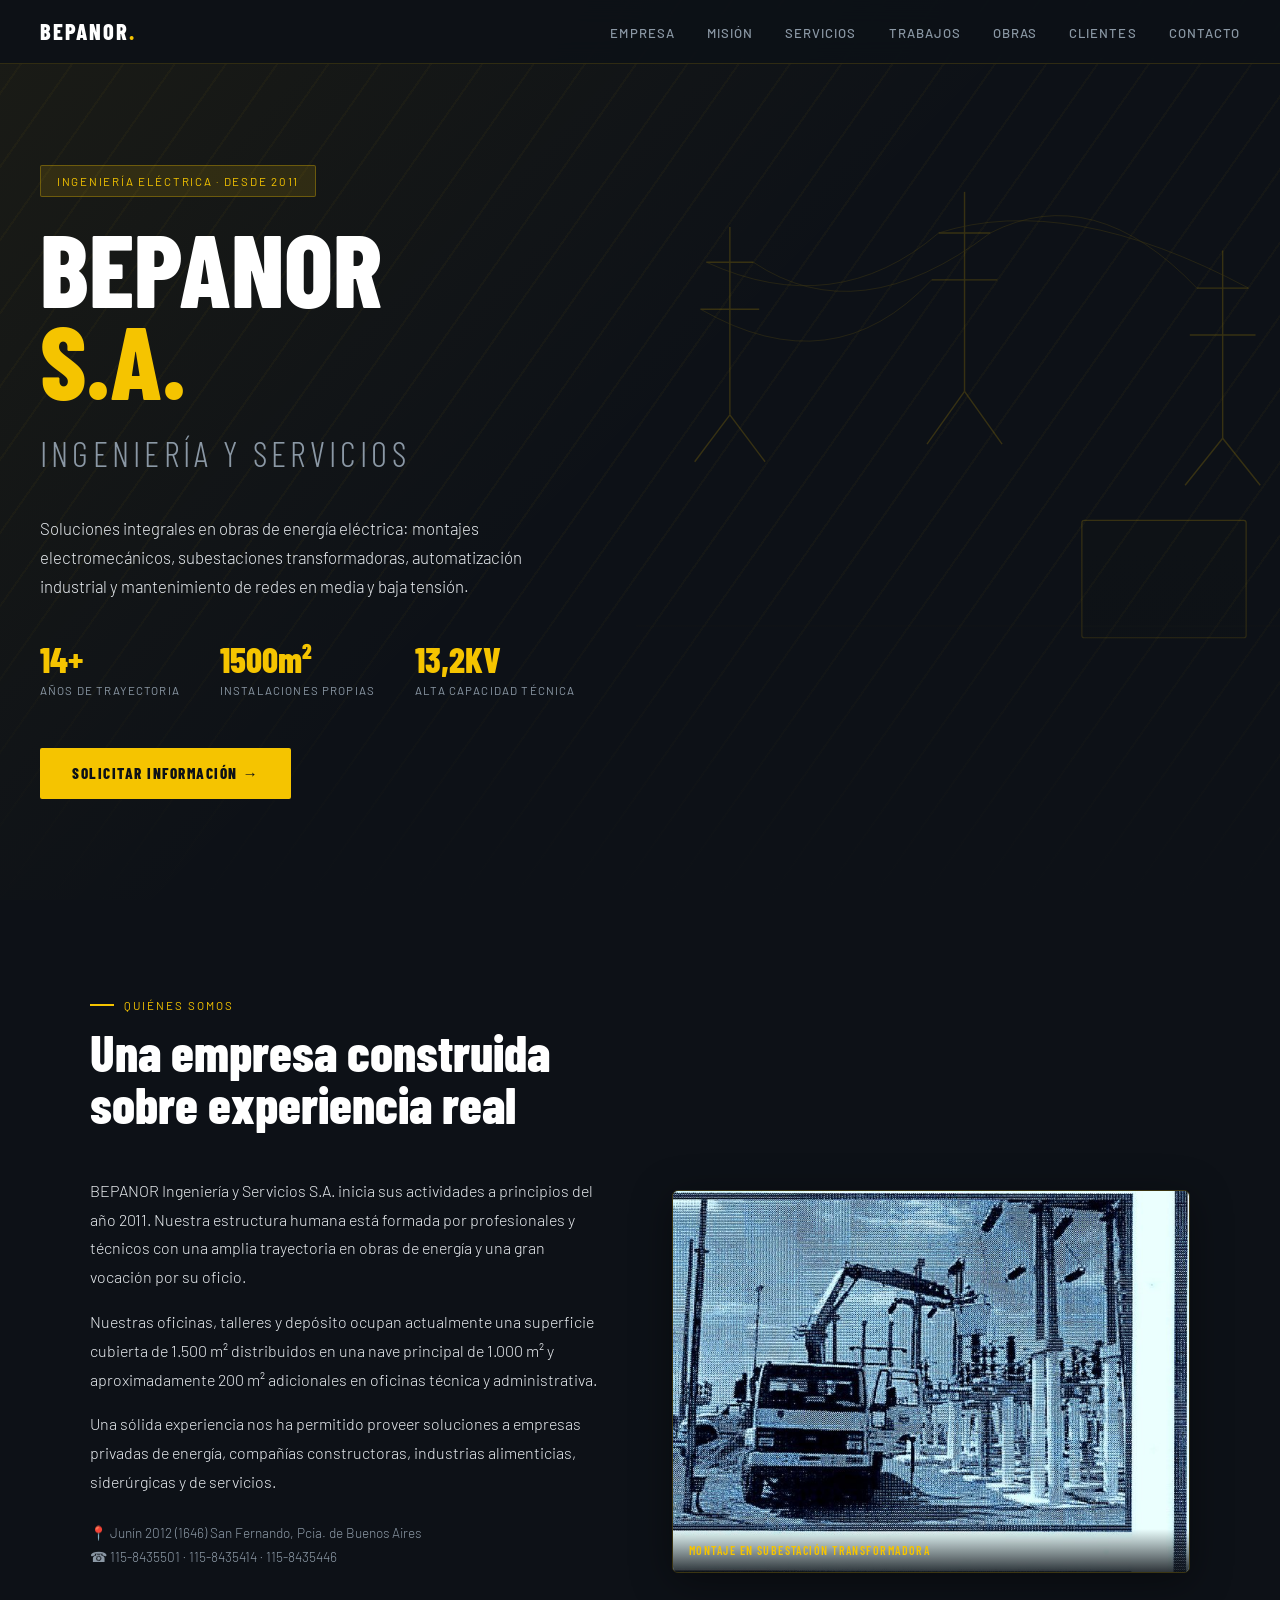
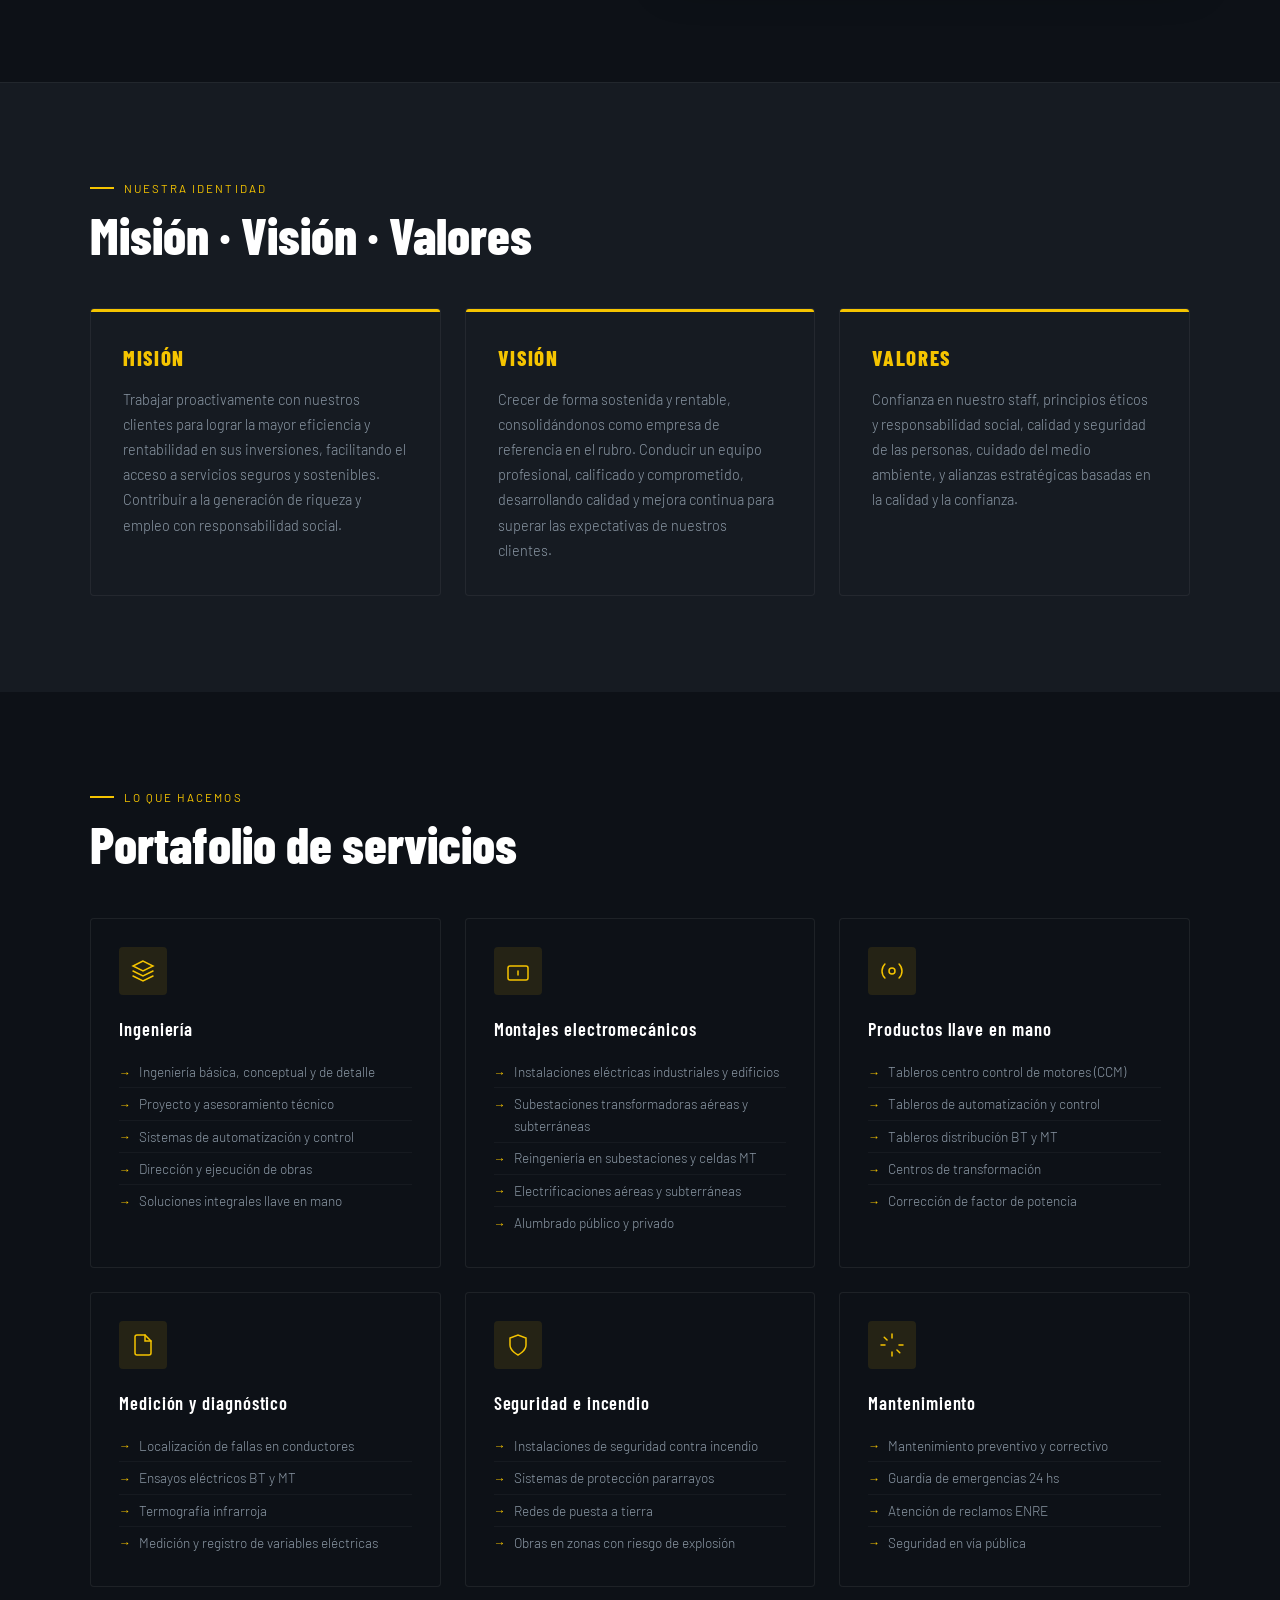
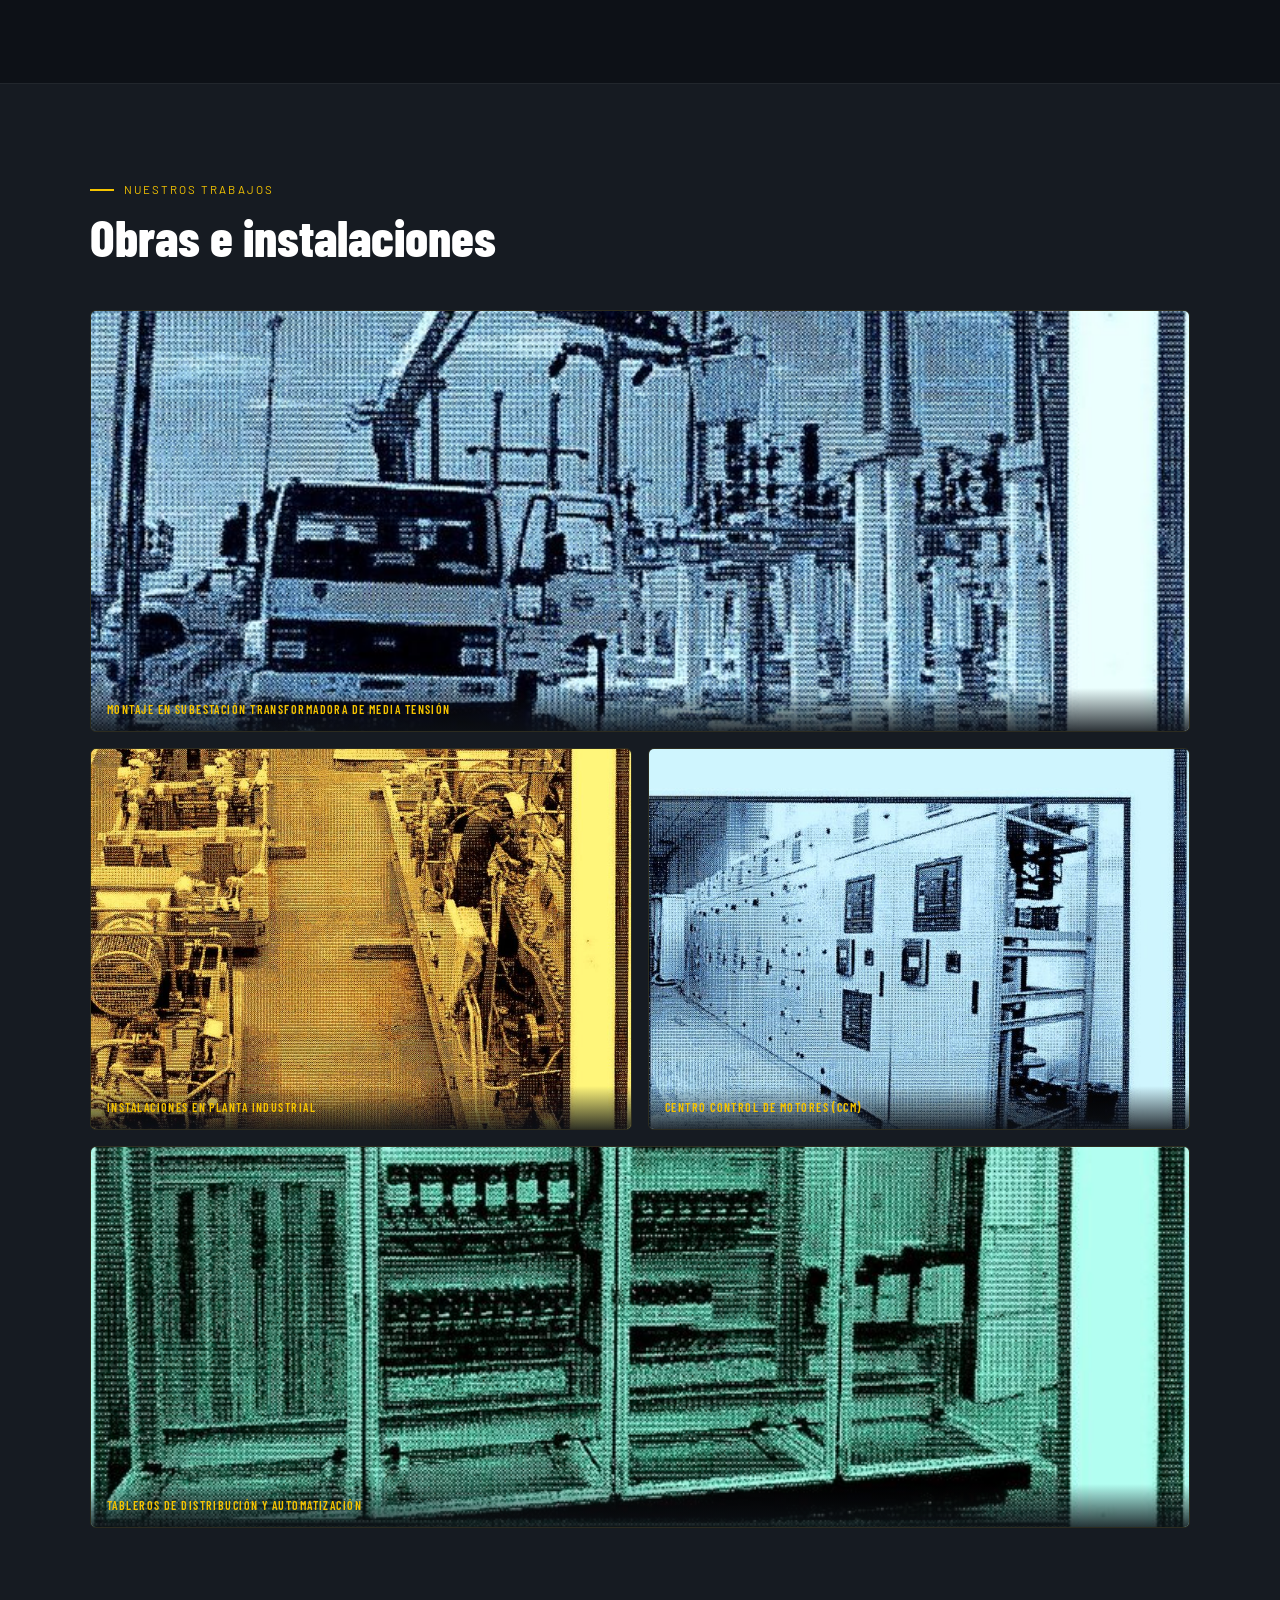
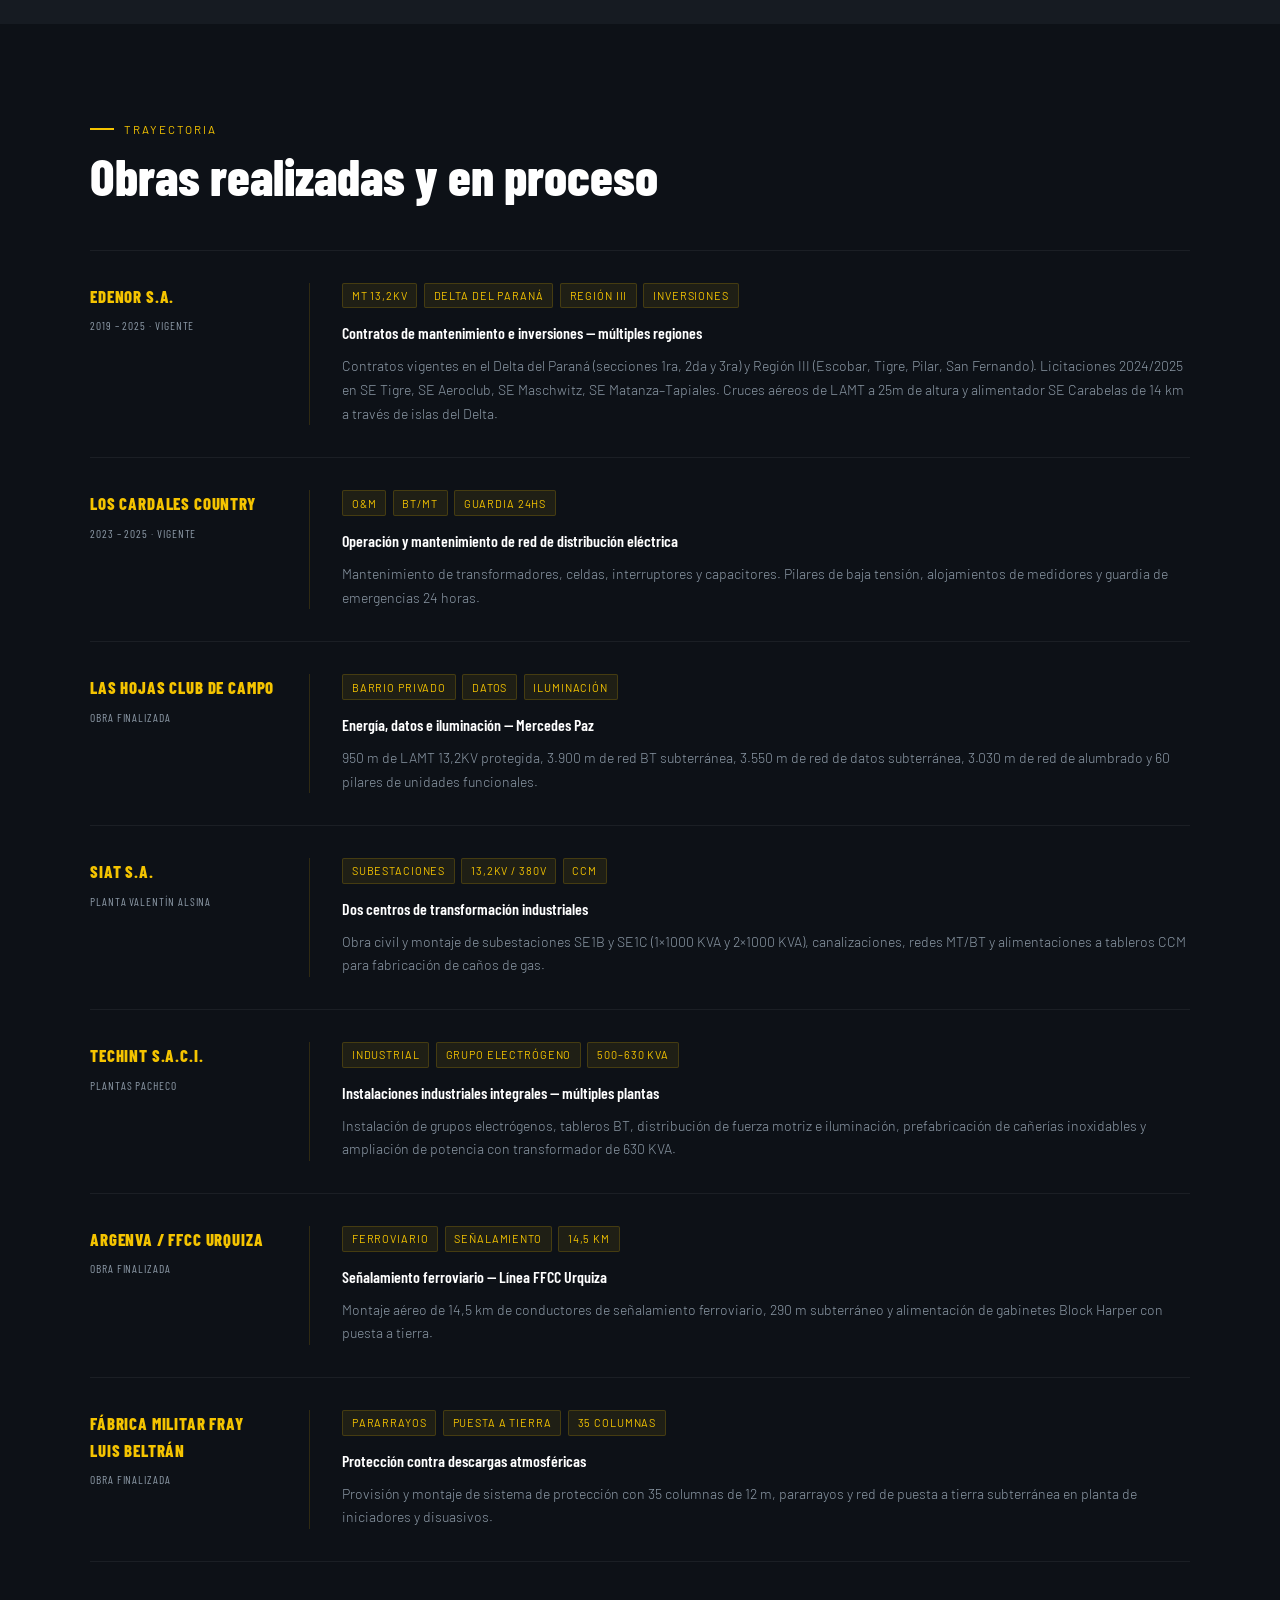
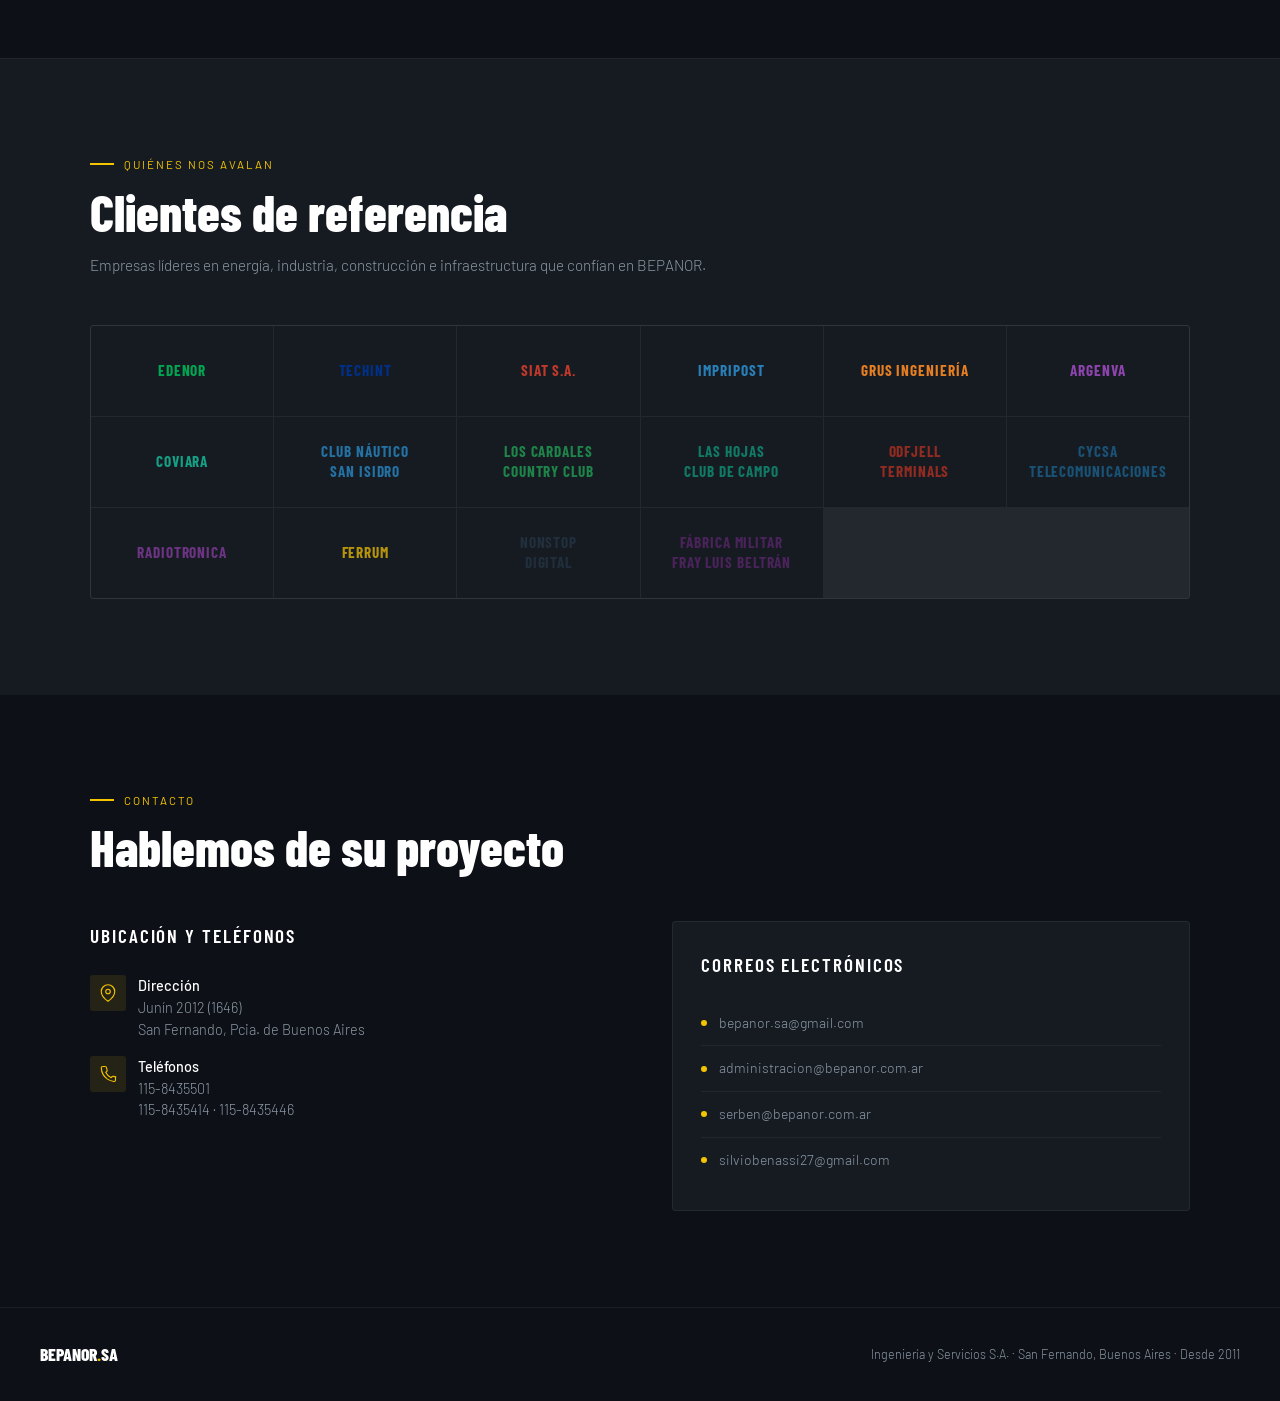
==== index.html @ 5833deb7 "Rename bepanor-website (2).html to index.html" ====
<!DOCTYPE html>
<html lang="es">
<head>
<meta charset="UTF-8">
<meta name="viewport" content="width=device-width, initial-scale=1.0">
<title>BEPANOR S.A. — Ingeniería y Servicios</title>
<link href="https://fonts.googleapis.com/css2?family=Barlow+Condensed:wght@300;600;800&family=Barlow:wght@300;400;500&display=swap" rel="stylesheet">
<style>
  *, *::before, *::after { box-sizing: border-box; margin: 0; padding: 0; }
  :root {
    --yellow: #F5C400; --dark: #0D1117; --dark2: #161B22; --dark3: #1C2333;
    --steel: #8B98A5; --light: #E8ECF0; --white: #FFFFFF;
  }
  body { font-family:'Barlow',sans-serif; background:var(--dark); color:var(--light); line-height:1.6; overflow-x:hidden; }

  /* ── NAV ── */
  nav {
    position:fixed; top:0; left:0; right:0; z-index:100;
    background:rgba(13,17,23,0.95); backdrop-filter:blur(12px);
    border-bottom:1px solid rgba(245,196,0,0.15);
    display:flex; align-items:center; justify-content:space-between;
    padding:0 2.5rem; height:64px;
  }
  .nav-logo { font-family:'Barlow Condensed',sans-serif; font-weight:800; font-size:1.4rem; letter-spacing:0.08em; color:var(--white); }
  .nav-logo span { color:var(--yellow); }
  .nav-links { display:flex; gap:2rem; list-style:none; }
  .nav-links a { color:var(--steel); text-decoration:none; font-size:0.82rem; font-weight:500; letter-spacing:0.08em; text-transform:uppercase; transition:color 0.2s; }
  .nav-links a:hover { color:var(--yellow); }
  .nav-toggle { display:none; flex-direction:column; gap:5px; cursor:pointer; padding:4px; background:none; border:none; }
  .nav-toggle span { display:block; width:22px; height:2px; background:var(--steel); transition:all 0.2s; }
  .nav-toggle:hover span { background:var(--yellow); }

  /* ── HERO ── */
  .hero {
    min-height:100vh; display:flex; align-items:center; position:relative;
    overflow:hidden; padding:8rem 2.5rem 4rem;
  }
  .hero-pattern {
    position:absolute; inset:0;
    background-image:repeating-linear-gradient(-55deg,transparent,transparent 40px,rgba(245,196,0,0.03) 40px,rgba(245,196,0,0.03) 42px);
    z-index:0;
  }
  .hero-bg {
    position:absolute; inset:0;
    background:linear-gradient(135deg,rgba(245,196,0,0.06) 0%,transparent 50%),linear-gradient(to bottom,rgba(13,17,23,0) 60%,var(--dark) 100%);
    z-index:1;
  }
  .hero-deco { position:absolute; right:-60px; top:10%; width:55%; height:80%; z-index:0; opacity:0.18; }
  .hero-content { position:relative; z-index:2; max-width:700px; }
  .hero-badge {
    display:inline-block; background:rgba(245,196,0,0.12); border:1px solid rgba(245,196,0,0.3);
    color:var(--yellow); font-size:0.72rem; letter-spacing:0.15em; text-transform:uppercase;
    padding:0.35rem 1rem; border-radius:2px; margin-bottom:1.5rem;
  }
  .hero h1 { font-family:'Barlow Condensed',sans-serif; font-weight:800; font-size:clamp(3rem,8vw,6.5rem); line-height:0.9; color:var(--white); margin-bottom:0.2em; }
  .hero h1 .accent { color:var(--yellow); }
  .hero-sub { font-family:'Barlow Condensed',sans-serif; font-weight:300; font-size:clamp(1.4rem,3vw,2.2rem); color:var(--steel); letter-spacing:0.12em; text-transform:uppercase; margin-bottom:2rem; }
  .hero-desc { font-size:1.05rem; font-weight:300; color:var(--light); max-width:520px; margin-bottom:2.5rem; line-height:1.75; }
  .hero-stats { display:flex; gap:2.5rem; margin-bottom:3rem; flex-wrap:wrap; }
  .stat-num { font-family:'Barlow Condensed',sans-serif; font-weight:800; font-size:2.2rem; color:var(--yellow); line-height:1; }
  .stat-label { font-size:0.72rem; text-transform:uppercase; letter-spacing:0.1em; color:var(--steel); margin-top:0.25rem; }
  .hero-cta {
    display:inline-flex; align-items:center; gap:0.6rem;
    background:var(--yellow); color:var(--dark); font-family:'Barlow Condensed',sans-serif;
    font-weight:800; font-size:0.95rem; letter-spacing:0.1em; text-transform:uppercase;
    text-decoration:none; padding:0.85rem 2rem; border-radius:2px; transition:background 0.2s,transform 0.15s;
  }
  .hero-cta:hover { background:#FFD933; transform:translateY(-2px); }

  /* ── SECTIONS ── */
  section { padding:6rem 2.5rem; }
  .section-inner { max-width:1100px; margin:0 auto; }
  .section-tag { font-size:0.72rem; text-transform:uppercase; letter-spacing:0.18em; color:var(--yellow); margin-bottom:0.75rem; display:flex; align-items:center; gap:0.6rem; }
  .section-tag::before { content:''; display:inline-block; width:24px; height:2px; background:var(--yellow); }
  .section-title { font-family:'Barlow Condensed',sans-serif; font-weight:800; font-size:clamp(2rem,5vw,3.2rem); color:var(--white); line-height:1; margin-bottom:1rem; }

  /* ── ABOUT ── */
  .about-grid { display:grid; grid-template-columns:1fr 1fr; gap:4rem; align-items:center; margin-top:3rem; }
  .about-text p { font-weight:300; font-size:1rem; color:var(--light); line-height:1.8; margin-bottom:1rem; }
  .photo-frame {
    border-radius:6px; overflow:hidden; position:relative;
    border:1px solid rgba(245,196,0,0.2); box-shadow:0 8px 40px rgba(0,0,0,0.4);
  }
  .photo-frame img { width:100%; display:block; object-fit:cover; }
  .photo-caption {
    position:absolute; bottom:0; left:0; right:0; padding:0.75rem 1rem;
    background:linear-gradient(to top,rgba(13,17,23,0.85),transparent);
    font-family:'Barlow Condensed',sans-serif; font-weight:600; font-size:0.75rem;
    letter-spacing:0.12em; text-transform:uppercase; color:var(--yellow);
  }

  /* ── MVV ── */
  .mvv-grid { display:grid; grid-template-columns:repeat(3,1fr); gap:1.5rem; margin-top:3rem; }
  .mvv-card {
    background:var(--dark2); border:1px solid rgba(255,255,255,0.06);
    border-radius:4px; padding:2rem; position:relative; overflow:hidden;
    transition:border-color 0.2s,transform 0.2s;
  }
  .mvv-card:hover { border-color:rgba(245,196,0,0.3); transform:translateY(-4px); }
  .mvv-card::before { content:''; position:absolute; top:0; left:0; right:0; height:3px; background:var(--yellow); }
  .mvv-card h3 { font-family:'Barlow Condensed',sans-serif; font-weight:800; font-size:1.3rem; color:var(--yellow); letter-spacing:0.08em; text-transform:uppercase; margin-bottom:0.75rem; }
  .mvv-card p { font-weight:300; font-size:0.9rem; color:var(--steel); line-height:1.75; }

  /* ── SERVICES ── */
  .services-grid { display:grid; grid-template-columns:repeat(auto-fit,minmax(280px,1fr)); gap:1.5rem; margin-top:3rem; }
  .service-card { background:var(--dark); border:1px solid rgba(255,255,255,0.07); border-radius:4px; padding:1.75rem; transition:border-color 0.2s; }
  .service-card:hover { border-color:rgba(245,196,0,0.4); }
  .service-icon { width:48px; height:48px; background:rgba(245,196,0,0.1); border-radius:4px; display:flex; align-items:center; justify-content:center; margin-bottom:1.25rem; }
  .service-card h3 { font-family:'Barlow Condensed',sans-serif; font-weight:600; font-size:1.15rem; color:var(--white); letter-spacing:0.05em; margin-bottom:0.75rem; }
  .service-list { list-style:none; }
  .service-list li { font-size:0.85rem; font-weight:300; color:var(--steel); padding:0.3rem 0; border-bottom:1px solid rgba(255,255,255,0.04); display:flex; align-items:flex-start; gap:0.5rem; }
  .service-list li:last-child { border-bottom:none; }
  .service-list li::before { content:'→'; color:var(--yellow); font-size:0.75rem; margin-top:0.1rem; flex-shrink:0; }

  /* ── GALLERY ── */
  .gallery { display:grid; grid-template-columns:1fr 1fr; gap:1rem; margin-top:3rem; }
  .gallery-wide { grid-column:1/-1; }
  .gallery-item { position:relative; border-radius:6px; overflow:hidden; border:1px solid rgba(245,196,0,0.1); }
  .gallery-item img { width:100%; display:block; object-fit:cover; transition:transform 0.5s; }
  .gallery-item:hover img { transform:scale(1.03); }
  .gallery-item .photo-caption { position:absolute; bottom:0; left:0; right:0; padding:0.75rem 1rem; background:linear-gradient(to top,rgba(13,17,23,0.85),transparent); font-family:'Barlow Condensed',sans-serif; font-weight:600; font-size:0.75rem; letter-spacing:0.12em; text-transform:uppercase; color:var(--yellow); }

  /* ── PROJECTS ── */
  .projects-list { margin-top:3rem; display:flex; flex-direction:column; }
  .project-item { display:grid; grid-template-columns:220px 1fr; gap:2rem; padding:2rem 0; border-bottom:1px solid rgba(255,255,255,0.06); }
  .project-item:first-child { border-top:1px solid rgba(255,255,255,0.06); }
  .project-client { font-family:'Barlow Condensed',sans-serif; font-weight:800; font-size:1.05rem; color:var(--yellow); letter-spacing:0.05em; text-transform:uppercase; padding-right:2rem; border-right:1px solid rgba(245,196,0,0.15); }
  .project-period { font-size:0.72rem; color:var(--steel); font-weight:400; letter-spacing:0.08em; margin-top:0.4rem; text-transform:uppercase; }
  .project-detail h4 { font-family:'Barlow Condensed',sans-serif; font-weight:600; font-size:1rem; color:var(--white); margin-bottom:0.5rem; }
  .project-tags { display:flex; flex-wrap:wrap; gap:0.4rem; margin-bottom:0.75rem; }
  .tag { background:rgba(245,196,0,0.08); border:1px solid rgba(245,196,0,0.18); color:var(--yellow); font-size:0.68rem; letter-spacing:0.08em; text-transform:uppercase; padding:0.2rem 0.55rem; border-radius:2px; }
  .project-desc { font-size:0.875rem; font-weight:300; color:var(--steel); line-height:1.7; }

  /* ── CLIENTS ── */
  .clients-grid { display:grid; grid-template-columns:repeat(auto-fill,minmax(180px,1fr)); gap:1px; background:rgba(255,255,255,0.06); border:1px solid rgba(255,255,255,0.06); margin-top:3rem; border-radius:4px; overflow:hidden; }
  .client-cell {
    background:var(--dark2); display:flex; align-items:center; justify-content:center;
    padding:1.5rem 1.25rem; min-height:90px; transition:background 0.2s; cursor:default;
  }
  .client-cell:hover { background:var(--dark3); }
  .client-cell img { max-width:130px; max-height:52px; object-fit:contain; filter:grayscale(100%) brightness(1.8); transition:filter 0.25s; }
  .client-cell:hover img { filter:grayscale(0%) brightness(1); }
  .client-name { font-family:'Barlow Condensed',sans-serif; font-weight:700; font-size:0.95rem; letter-spacing:0.06em; text-align:center; text-transform:uppercase; line-height:1.3; }

  /* ── CONTACT ── */
  .contact-grid { display:grid; grid-template-columns:1fr 1fr; gap:4rem; margin-top:3rem; align-items:start; }
  .contact-info h3 { font-family:'Barlow Condensed',sans-serif; font-weight:600; font-size:1.2rem; color:var(--white); margin-bottom:1.5rem; text-transform:uppercase; letter-spacing:0.1em; }
  .contact-item { display:flex; align-items:flex-start; gap:0.75rem; margin-bottom:1rem; }
  .contact-icon { width:36px; height:36px; background:rgba(245,196,0,0.1); border-radius:3px; display:flex; align-items:center; justify-content:center; flex-shrink:0; }
  .contact-text { font-size:0.9rem; font-weight:300; color:var(--steel); line-height:1.5; }
  .contact-text strong { color:var(--white); font-weight:500; display:block; }
  .contact-emails { background:var(--dark2); border:1px solid rgba(255,255,255,0.06); border-radius:4px; padding:1.75rem; }
  .contact-emails h3 { font-family:'Barlow Condensed',sans-serif; font-weight:600; font-size:1.2rem; color:var(--white); text-transform:uppercase; letter-spacing:0.1em; margin-bottom:1.25rem; }
  .email-row { display:flex; align-items:center; gap:0.75rem; padding:0.7rem 0; border-bottom:1px solid rgba(255,255,255,0.05); }
  .email-row:last-child { border-bottom:none; }
  .email-dot { width:6px; height:6px; border-radius:50%; background:var(--yellow); flex-shrink:0; }
  .email-link { font-size:0.875rem; font-weight:300; color:var(--steel); text-decoration:none; transition:color 0.2s; word-break:break-all; }
  .email-link:hover { color:var(--yellow); }

  footer { background:var(--dark); border-top:1px solid rgba(255,255,255,0.06); padding:2rem 2.5rem; display:flex; align-items:center; justify-content:space-between; }
  .footer-logo { font-family:'Barlow Condensed',sans-serif; font-weight:800; font-size:1.1rem; color:var(--white); }
  .footer-logo span { color:var(--yellow); }
  .footer-text { font-size:0.78rem; color:var(--steel); font-weight:300; }

  @media(max-width:768px){
    .nav-links { display:none; flex-direction:column; gap:0; position:fixed; top:64px; left:0; right:0; background:rgba(13,17,23,0.98); border-bottom:1px solid rgba(245,196,0,0.15); padding:1rem 0; }
    .nav-links.open { display:flex; }
    .nav-links li a { display:block; padding:0.75rem 2.5rem; }
    .nav-toggle { display:flex; }
    .about-grid,.mvv-grid,.contact-grid { grid-template-columns:1fr; }
    .project-item { grid-template-columns:1fr; }
    .project-client { border-right:none; padding-right:0; border-bottom:1px solid rgba(245,196,0,0.15); padding-bottom:0.75rem; margin-bottom:0.75rem; }
    section { padding:4rem 1.25rem; }
    nav { padding:0 1.25rem; }
    .gallery { grid-template-columns:1fr; }
    .gallery-wide { grid-column:auto; }
  }
</style>
</head>
<body>

<nav>
  <div class="nav-logo">BEPANOR<span>.</span></div>
  <ul class="nav-links" id="navLinks">
    <li><a href="#about" onclick="closeNav()">Empresa</a></li>
    <li><a href="#mision" onclick="closeNav()">Misión</a></li>
    <li><a href="#services" onclick="closeNav()">Servicios</a></li>
    <li><a href="#gallery" onclick="closeNav()">Trabajos</a></li>
    <li><a href="#projects" onclick="closeNav()">Obras</a></li>
    <li><a href="#clients" onclick="closeNav()">Clientes</a></li>
    <li><a href="#contact" onclick="closeNav()">Contacto</a></li>
  </ul>
  <button class="nav-toggle" id="navToggle" aria-label="Menú" onclick="toggleNav()">
    <span></span><span></span><span></span>
  </button>
</nav>

<!-- HERO -->
<section class="hero">
  <div class="hero-pattern"></div>
  <div class="hero-bg"></div>
  <svg class="hero-deco" viewBox="0 0 600 500" fill="none" xmlns="http://www.w3.org/2000/svg">
    <g stroke="#F5C400" stroke-width="1.2">
      <line x1="80" y1="60" x2="80" y2="220"/><line x1="60" y1="90" x2="100" y2="90"/><line x1="55" y1="130" x2="105" y2="130"/>
      <line x1="80" y1="220" x2="50" y2="260"/><line x1="80" y1="220" x2="110" y2="260"/>
      <line x1="280" y1="30" x2="280" y2="200"/><line x1="258" y1="65" x2="302" y2="65"/><line x1="252" y1="105" x2="308" y2="105"/>
      <line x1="280" y1="200" x2="248" y2="245"/><line x1="280" y1="200" x2="312" y2="245"/>
      <line x1="500" y1="80" x2="500" y2="240"/><line x1="478" y1="112" x2="522" y2="112"/><line x1="472" y1="152" x2="528" y2="152"/>
      <line x1="500" y1="240" x2="468" y2="280"/><line x1="500" y1="240" x2="532" y2="280"/>
      <path d="M 60 90 Q 170 140 258 65" stroke-width="0.8" opacity="0.6"/>
      <path d="M 100 90 Q 190 150 302 65" stroke-width="0.8" opacity="0.6"/>
      <path d="M 55 130 Q 168 195 252 105" stroke-width="0.8" opacity="0.6"/>
      <path d="M 302 65 Q 390 20 478 112" stroke-width="0.8" opacity="0.6"/>
      <path d="M 258 65 Q 368 30 522 112" stroke-width="0.8" opacity="0.6"/>
    </g>
    <rect x="380" y="310" width="140" height="100" rx="2" stroke="#F5C400" stroke-width="1" fill="rgba(245,196,0,0.04)"/>
    <line x1="0" y1="400" x2="600" y2="400" stroke="#F5C400" stroke-width="0.3" opacity="0.3"/>
  </svg>
  <div class="hero-content">
    <div class="hero-badge">Ingeniería Eléctrica · Desde 2011</div>
    <h1>BEPANOR<br><span class="accent">S.A.</span></h1>
    <p class="hero-sub">Ingeniería y Servicios</p>
    <p class="hero-desc">Soluciones integrales en obras de energía eléctrica: montajes electromecánicos, subestaciones transformadoras, automatización industrial y mantenimiento de redes en media y baja tensión.</p>
    <div class="hero-stats">
      <div class="stat-item"><div class="stat-num">14+</div><div class="stat-label">Años de trayectoria</div></div>
      <div class="stat-item"><div class="stat-num">1500m²</div><div class="stat-label">Instalaciones propias</div></div>
      <div class="stat-item"><div class="stat-num">13,2KV</div><div class="stat-label">Alta capacidad técnica</div></div>
    </div>
    <a href="#contact" class="hero-cta">Solicitar información →</a>
  </div>
</section>

<!-- ABOUT -->
<section id="about">
  <div class="section-inner">
    <div class="section-tag">Quiénes somos</div>
    <h2 class="section-title">Una empresa construida<br>sobre experiencia real</h2>
    <div class="about-grid">
      <div class="about-text">
        <p>BEPANOR Ingeniería y Servicios S.A. inicia sus actividades a principios del año 2011. Nuestra estructura humana está formada por profesionales y técnicos con una amplia trayectoria en obras de energía y una gran vocación por su oficio.</p>
        <p>Nuestras oficinas, talleres y depósito ocupan actualmente una superficie cubierta de 1.500 m² distribuidos en una nave principal de 1.000 m² y aproximadamente 200 m² adicionales en oficinas técnica y administrativa.</p>
        <p>Una sólida experiencia nos ha permitido proveer soluciones a empresas privadas de energía, compañías constructoras, industrias alimenticias, siderúrgicas y de servicios.</p>
        <p style="margin-top:1.5rem;font-size:0.85rem;color:#8B98A5;">
          📍 Junín 2012 (1646) San Fernando, Pcia. de Buenos Aires<br>
          ☎ 115-8435501 · 115-8435414 · 115-8435446
        </p>
      </div>
      <div class="photo-frame">
        <img src="[data-uri]" alt="Subestación eléctrica BEPANOR">
        <div class="photo-caption">Montaje en subestación transformadora</div>
      </div>
    </div>
  </div>
</section>

<!-- MISSION -->
<section id="mision" style="background:var(--dark2);border-top:1px solid rgba(255,255,255,0.05);">
  <div class="section-inner">
    <div class="section-tag">Nuestra identidad</div>
    <h2 class="section-title">Misión · Visión · Valores</h2>
    <div class="mvv-grid">
      <div class="mvv-card">
        <h3>Misión</h3>
        <p>Trabajar proactivamente con nuestros clientes para lograr la mayor eficiencia y rentabilidad en sus inversiones, facilitando el acceso a servicios seguros y sostenibles. Contribuir a la generación de riqueza y empleo con responsabilidad social.</p>
      </div>
      <div class="mvv-card">
        <h3>Visión</h3>
        <p>Crecer de forma sostenida y rentable, consolidándonos como empresa de referencia en el rubro. Conducir un equipo profesional, calificado y comprometido, desarrollando calidad y mejora continua para superar las expectativas de nuestros clientes.</p>
      </div>
      <div class="mvv-card">
        <h3>Valores</h3>
        <p>Confianza en nuestro staff, principios éticos y responsabilidad social, calidad y seguridad de las personas, cuidado del medio ambiente, y alianzas estratégicas basadas en la calidad y la confianza.</p>
      </div>
    </div>
  </div>
</section>

<!-- SERVICES -->
<section id="services">
  <div class="section-inner">
    <div class="section-tag">Lo que hacemos</div>
    <h2 class="section-title">Portafolio de servicios</h2>
    <div class="services-grid">
      <div class="service-card">
        <div class="service-icon"><svg width="24" height="24" viewBox="0 0 24 24" fill="none" stroke="#F5C400" stroke-width="1.5" stroke-linecap="round"><path d="M12 2L2 7l10 5 10-5-10-5z"/><path d="M2 17l10 5 10-5"/><path d="M2 12l10 5 10-5"/></svg></div>
        <h3>Ingeniería</h3>
        <ul class="service-list">
          <li>Ingeniería básica, conceptual y de detalle</li>
          <li>Proyecto y asesoramiento técnico</li>
          <li>Sistemas de automatización y control</li>
          <li>Dirección y ejecución de obras</li>
          <li>Soluciones integrales llave en mano</li>
        </ul>
      </div>
      <div class="service-card">
        <div class="service-icon"><svg width="24" height="24" viewBox="0 0 24 24" fill="none" stroke="#F5C400" stroke-width="1.5" stroke-linecap="round"><rect x="2" y="7" width="20" height="14" rx="2"/><line x1="12" y1="12" x2="12" y2="16"/></svg></div>
        <h3>Montajes electromecánicos</h3>
        <ul class="service-list">
          <li>Instalaciones eléctricas industriales y edificios</li>
          <li>Subestaciones transformadoras aéreas y subterráneas</li>
          <li>Reingeniería en subestaciones y celdas MT</li>
          <li>Electrificaciones aéreas y subterráneas</li>
          <li>Alumbrado público y privado</li>
        </ul>
      </div>
      <div class="service-card">
        <div class="service-icon"><svg width="24" height="24" viewBox="0 0 24 24" fill="none" stroke="#F5C400" stroke-width="1.5" stroke-linecap="round"><circle cx="12" cy="12" r="3"/><path d="M19.07 4.93a10 10 0 010 14.14M4.93 4.93a10 10 0 000 14.14"/></svg></div>
        <h3>Productos llave en mano</h3>
        <ul class="service-list">
          <li>Tableros centro control de motores (CCM)</li>
          <li>Tableros de automatización y control</li>
          <li>Tableros distribución BT y MT</li>
          <li>Centros de transformación</li>
          <li>Corrección de factor de potencia</li>
        </ul>
      </div>
      <div class="service-card">
        <div class="service-icon"><svg width="24" height="24" viewBox="0 0 24 24" fill="none" stroke="#F5C400" stroke-width="1.5" stroke-linecap="round"><path d="M14 2H6a2 2 0 00-2 2v16a2 2 0 002 2h12a2 2 0 002-2V8z"/><polyline points="14,2 14,8 20,8"/></svg></div>
        <h3>Medición y diagnóstico</h3>
        <ul class="service-list">
          <li>Localización de fallas en conductores</li>
          <li>Ensayos eléctricos BT y MT</li>
          <li>Termografía infrarroja</li>
          <li>Medición y registro de variables eléctricas</li>
        </ul>
      </div>
      <div class="service-card">
        <div class="service-icon"><svg width="24" height="24" viewBox="0 0 24 24" fill="none" stroke="#F5C400" stroke-width="1.5" stroke-linecap="round"><path d="M12 22s8-4 8-10V5l-8-3-8 3v7c0 6 8 10 8 10z"/></svg></div>
        <h3>Seguridad e incendio</h3>
        <ul class="service-list">
          <li>Instalaciones de seguridad contra incendio</li>
          <li>Sistemas de protección pararrayos</li>
          <li>Redes de puesta a tierra</li>
          <li>Obras en zonas con riesgo de explosión</li>
        </ul>
      </div>
      <div class="service-card">
        <div class="service-icon"><svg width="24" height="24" viewBox="0 0 24 24" fill="none" stroke="#F5C400" stroke-width="1.5" stroke-linecap="round"><path d="M12 1v4M12 19v4M4.22 4.22l2.83 2.83M16.95 16.95l2.83 2.83M1 12h4M19 12h4"/></svg></div>
        <h3>Mantenimiento</h3>
        <ul class="service-list">
          <li>Mantenimiento preventivo y correctivo</li>
          <li>Guardia de emergencias 24 hs</li>
          <li>Atención de reclamos ENRE</li>
          <li>Seguridad en vía pública</li>
        </ul>
      </div>
    </div>
  </div>
</section>

<!-- GALLERY -->
<section id="gallery" style="background:var(--dark2);border-top:1px solid rgba(255,255,255,0.05);">
  <div class="section-inner">
    <div class="section-tag">Nuestros trabajos</div>
    <h2 class="section-title">Obras e instalaciones</h2>
    <div class="gallery">
      <div class="gallery-item gallery-wide">
        <img src="[data-uri]" alt="Subestación con camión grúa" style="max-height:420px;">
        <div class="photo-caption">Montaje en subestación transformadora de media tensión</div>
      </div>
      <div class="gallery-item">
        <img src="[data-uri]" alt="Planta industrial" style="max-height:380px;">
        <div class="photo-caption">Instalaciones en planta industrial</div>
      </div>
      <div class="gallery-item">
        <img src="[data-uri]" alt="Centro control de motores" style="max-height:380px;">
        <div class="photo-caption">Centro control de motores (CCM)</div>
      </div>
      <div class="gallery-item gallery-wide">
        <img src="[data-uri]" alt="Tableros de distribución" style="max-height:380px;">
        <div class="photo-caption">Tableros de distribución y automatización</div>
      </div>
    </div>
  </div>
</section>

<!-- PROJECTS -->
<section id="projects">
  <div class="section-inner">
    <div class="section-tag">Trayectoria</div>
    <h2 class="section-title">Obras realizadas y en proceso</h2>
    <div class="projects-list">
      <div class="project-item">
        <div class="project-client">EDENOR S.A.<div class="project-period">2019 – 2025 · Vigente</div></div>
        <div class="project-detail">
          <div class="project-tags"><span class="tag">MT 13,2KV</span><span class="tag">Delta del Paraná</span><span class="tag">Región III</span><span class="tag">Inversiones</span></div>
          <h4>Contratos de mantenimiento e inversiones — múltiples regiones</h4>
          <p class="project-desc">Contratos vigentes en el Delta del Paraná (secciones 1ra, 2da y 3ra) y Región III (Escobar, Tigre, Pilar, San Fernando). Licitaciones 2024/2025 en SE Tigre, SE Aeroclub, SE Maschwitz, SE Matanza–Tapiales. Cruces aéreos de LAMT a 25m de altura y alimentador SE Carabelas de 14 km a través de islas del Delta.</p>
        </div>
      </div>
      <div class="project-item">
        <div class="project-client">LOS CARDALES COUNTRY<div class="project-period">2023 – 2025 · Vigente</div></div>
        <div class="project-detail">
          <div class="project-tags"><span class="tag">O&amp;M</span><span class="tag">BT/MT</span><span class="tag">Guardia 24hs</span></div>
          <h4>Operación y mantenimiento de red de distribución eléctrica</h4>
          <p class="project-desc">Mantenimiento de transformadores, celdas, interruptores y capacitores. Pilares de baja tensión, alojamientos de medidores y guardia de emergencias 24 horas.</p>
        </div>
      </div>
      <div class="project-item">
        <div class="project-client">LAS HOJAS CLUB DE CAMPO<div class="project-period">Obra finalizada</div></div>
        <div class="project-detail">
          <div class="project-tags"><span class="tag">Barrio privado</span><span class="tag">Datos</span><span class="tag">Iluminación</span></div>
          <h4>Energía, datos e iluminación — Mercedes Paz</h4>
          <p class="project-desc">950 m de LAMT 13,2KV protegida, 3.900 m de red BT subterránea, 3.550 m de red de datos subterránea, 3.030 m de red de alumbrado y 60 pilares de unidades funcionales.</p>
        </div>
      </div>
      <div class="project-item">
        <div class="project-client">SIAT S.A.<div class="project-period">Planta Valentín Alsina</div></div>
        <div class="project-detail">
          <div class="project-tags"><span class="tag">Subestaciones</span><span class="tag">13,2KV / 380V</span><span class="tag">CCM</span></div>
          <h4>Dos centros de transformación industriales</h4>
          <p class="project-desc">Obra civil y montaje de subestaciones SE1B y SE1C (1×1000 KVA y 2×1000 KVA), canalizaciones, redes MT/BT y alimentaciones a tableros CCM para fabricación de caños de gas.</p>
        </div>
      </div>
      <div class="project-item">
        <div class="project-client">TECHINT S.A.C.I.<div class="project-period">Plantas Pacheco</div></div>
        <div class="project-detail">
          <div class="project-tags"><span class="tag">Industrial</span><span class="tag">Grupo electrógeno</span><span class="tag">500–630 KVA</span></div>
          <h4>Instalaciones industriales integrales — múltiples plantas</h4>
          <p class="project-desc">Instalación de grupos electrógenos, tableros BT, distribución de fuerza motriz e iluminación, prefabricación de cañerías inoxidables y ampliación de potencia con transformador de 630 KVA.</p>
        </div>
      </div>
      <div class="project-item">
        <div class="project-client">ARGENVA / FFCC Urquiza<div class="project-period">Obra finalizada</div></div>
        <div class="project-detail">
          <div class="project-tags"><span class="tag">Ferroviario</span><span class="tag">Señalamiento</span><span class="tag">14,5 km</span></div>
          <h4>Señalamiento ferroviario — Línea FFCC Urquiza</h4>
          <p class="project-desc">Montaje aéreo de 14,5 km de conductores de señalamiento ferroviario, 290 m subterráneo y alimentación de gabinetes Block Harper con puesta a tierra.</p>
        </div>
      </div>
      <div class="project-item">
        <div class="project-client">FÁBRICA MILITAR Fray Luis Beltrán<div class="project-period">Obra finalizada</div></div>
        <div class="project-detail">
          <div class="project-tags"><span class="tag">Pararrayos</span><span class="tag">Puesta a tierra</span><span class="tag">35 columnas</span></div>
          <h4>Protección contra descargas atmosféricas</h4>
          <p class="project-desc">Provisión y montaje de sistema de protección con 35 columnas de 12 m, pararrayos y red de puesta a tierra subterránea en planta de iniciadores y disuasivos.</p>
        </div>
      </div>
    </div>
  </div>
</section>

<!-- CLIENTS -->
<section id="clients" style="background:var(--dark2);border-top:1px solid rgba(255,255,255,0.05);">
  <div class="section-inner">
    <div class="section-tag">Quiénes nos avalan</div>
    <h2 class="section-title">Clientes de referencia</h2>
    <p style="font-weight:300;color:var(--steel);margin-top:0.5rem;font-size:0.95rem;">Empresas líderes en energía, industria, construcción e infraestructura que confían en BEPANOR.</p>
    <div class="clients-grid">
<div class="client-cell">
        <img src="https://img.logokit.com/edenor.com" alt="Edenor" 
             onerror="this.style.display='none';this.nextElementSibling.style.display='flex';"
             style="max-width:130px;max-height:52px;object-fit:contain;filter:none;">
        <div class="logo-fallback" style="display:none;align-items:center;justify-content:center;width:100%;height:100%;">
          <span class="client-name" style="color:#00A651;">Edenor</span>
        </div></div>
<div class="client-cell">
        <img src="https://img.logokit.com/techint.com" alt="Techint" 
             onerror="this.style.display='none';this.nextElementSibling.style.display='flex';"
             style="max-width:130px;max-height:52px;object-fit:contain;filter:none;">
        <div class="logo-fallback" style="display:none;align-items:center;justify-content:center;width:100%;height:100%;">
          <span class="client-name" style="color:#003087;">Techint</span>
        </div></div>
<div class="client-cell"><span class="client-name" style="color:#C0392B;">SIAT S.A.</span></div>
<div class="client-cell">
        <img src="https://img.logokit.com/impripost.com.ar" alt="Impripost" 
             onerror="this.style.display='none';this.nextElementSibling.style.display='flex';"
             style="max-width:130px;max-height:52px;object-fit:contain;filter:none;">
        <div class="logo-fallback" style="display:none;align-items:center;justify-content:center;width:100%;height:100%;">
          <span class="client-name" style="color:#2980B9;">Impripost</span>
        </div></div>
<div class="client-cell"><span class="client-name" style="color:#E67E22;">Grus Ingeniería</span></div>
<div class="client-cell">
        <img src="https://img.logokit.com/argenva.com.ar" alt="Argenva" 
             onerror="this.style.display='none';this.nextElementSibling.style.display='flex';"
             style="max-width:130px;max-height:52px;object-fit:contain;filter:none;">
        <div class="logo-fallback" style="display:none;align-items:center;justify-content:center;width:100%;height:100%;">
          <span class="client-name" style="color:#8E44AD;">Argenva</span>
        </div></div>
<div class="client-cell">
        <img src="https://img.logokit.com/coviara.com.ar" alt="Coviara" 
             onerror="this.style.display='none';this.nextElementSibling.style.display='flex';"
             style="max-width:130px;max-height:52px;object-fit:contain;filter:none;">
        <div class="logo-fallback" style="display:none;align-items:center;justify-content:center;width:100%;height:100%;">
          <span class="client-name" style="color:#16A085;">Coviara</span>
        </div></div>
<div class="client-cell"><span class="client-name" style="color:#2471A3;">Club Náutico<br>San Isidro</span></div>
<div class="client-cell"><span class="client-name" style="color:#1E8449;">Los Cardales<br>Country Club</span></div>
<div class="client-cell"><span class="client-name" style="color:#117A65;">Las Hojas<br>Club de Campo</span></div>
<div class="client-cell">
        <img src="https://img.logokit.com/odfjell.com" alt="Odfjell
Terminals" 
             onerror="this.style.display='none';this.nextElementSibling.style.display='flex';"
             style="max-width:130px;max-height:52px;object-fit:contain;filter:none;">
        <div class="logo-fallback" style="display:none;align-items:center;justify-content:center;width:100%;height:100%;">
          <span class="client-name" style="color:#922B21;">Odfjell<br>Terminals</span>
        </div></div>
<div class="client-cell"><span class="client-name" style="color:#1A5276;">CyCSA<br>Telecomunicaciones</span></div>
<div class="client-cell"><span class="client-name" style="color:#6C3483;">Radiotronica</span></div>
<div class="client-cell">
        <img src="https://img.logokit.com/ferrum.com.ar" alt="Ferrum" 
             onerror="this.style.display='none';this.nextElementSibling.style.display='flex';"
             style="max-width:130px;max-height:52px;object-fit:contain;filter:none;">
        <div class="logo-fallback" style="display:none;align-items:center;justify-content:center;width:100%;height:100%;">
          <span class="client-name" style="color:#B7950B;">Ferrum</span>
        </div></div>
<div class="client-cell">
        <img src="https://img.logokit.com/nonstopdigital.com.ar" alt="NonStop
Digital" 
             onerror="this.style.display='none';this.nextElementSibling.style.display='flex';"
             style="max-width:130px;max-height:52px;object-fit:contain;filter:none;">
        <div class="logo-fallback" style="display:none;align-items:center;justify-content:center;width:100%;height:100%;">
          <span class="client-name" style="color:#212F3D;">NonStop<br>Digital</span>
        </div></div>
<div class="client-cell"><span class="client-name" style="color:#4A235A;">Fábrica Militar<br>Fray Luis Beltrán</span></div>
    </div>
  </div>
</section>

<!-- CONTACT -->
<section id="contact">
  <div class="section-inner">
    <div class="section-tag">Contacto</div>
    <h2 class="section-title">Hablemos de su proyecto</h2>
    <div class="contact-grid">
      <div class="contact-info">
        <h3>Ubicación y teléfonos</h3>
        <div class="contact-item">
          <div class="contact-icon"><svg width="18" height="18" viewBox="0 0 24 24" fill="none" stroke="#F5C400" stroke-width="1.5" stroke-linecap="round"><path d="M21 10c0 7-9 13-9 13s-9-6-9-13a9 9 0 0118 0z"/><circle cx="12" cy="10" r="3"/></svg></div>
          <div class="contact-text"><strong>Dirección</strong>Junín 2012 (1646)<br>San Fernando, Pcia. de Buenos Aires</div>
        </div>
        <div class="contact-item">
          <div class="contact-icon"><svg width="18" height="18" viewBox="0 0 24 24" fill="none" stroke="#F5C400" stroke-width="1.5" stroke-linecap="round"><path d="M22 16.92v3a2 2 0 01-2.18 2 19.79 19.79 0 01-8.63-3.07A19.5 19.5 0 013.09 4.2 2 2 0 015.07 2h3a2 2 0 012 1.72c.12.96.36 1.9.72 2.81a2 2 0 01-.45 2.11L9.09 9.91a16 16 0 006.99 7l1.27-1.27a2 2 0 012.11-.45c.91.36 1.85.6 2.81.72A2 2 0 0122 16.92z"/></svg></div>
          <div class="contact-text"><strong>Teléfonos</strong>115-8435501<br>115-8435414 · 115-8435446</div>
        </div>
      </div>
      <div class="contact-emails">
        <h3>Correos electrónicos</h3>
        <div class="email-row"><div class="email-dot"></div><a href="mailto:bepanor.sa@gmail.com" class="email-link">bepanor.sa@gmail.com</a></div>
        <div class="email-row"><div class="email-dot"></div><a href="mailto:administracion@bepanor.com.ar" class="email-link">administracion@bepanor.com.ar</a></div>
        <div class="email-row"><div class="email-dot"></div><a href="mailto:serben@bepanor.com.ar" class="email-link">serben@bepanor.com.ar</a></div>
        <div class="email-row"><div class="email-dot"></div><a href="mailto:silviobenassi27@gmail.com" class="email-link">silviobenassi27@gmail.com</a></div>
      </div>
    </div>
  </div>
</section>

<footer>
  <div class="footer-logo">BEPANOR<span>.</span>SA</div>
  <div class="footer-text">Ingeniería y Servicios S.A. · San Fernando, Buenos Aires · Desde 2011</div>
</footer>

<script>
function toggleNav(){ document.getElementById('navLinks').classList.toggle('open'); }
function closeNav(){ document.getElementById('navLinks').classList.remove('open'); }
</script>
</body>
</html>
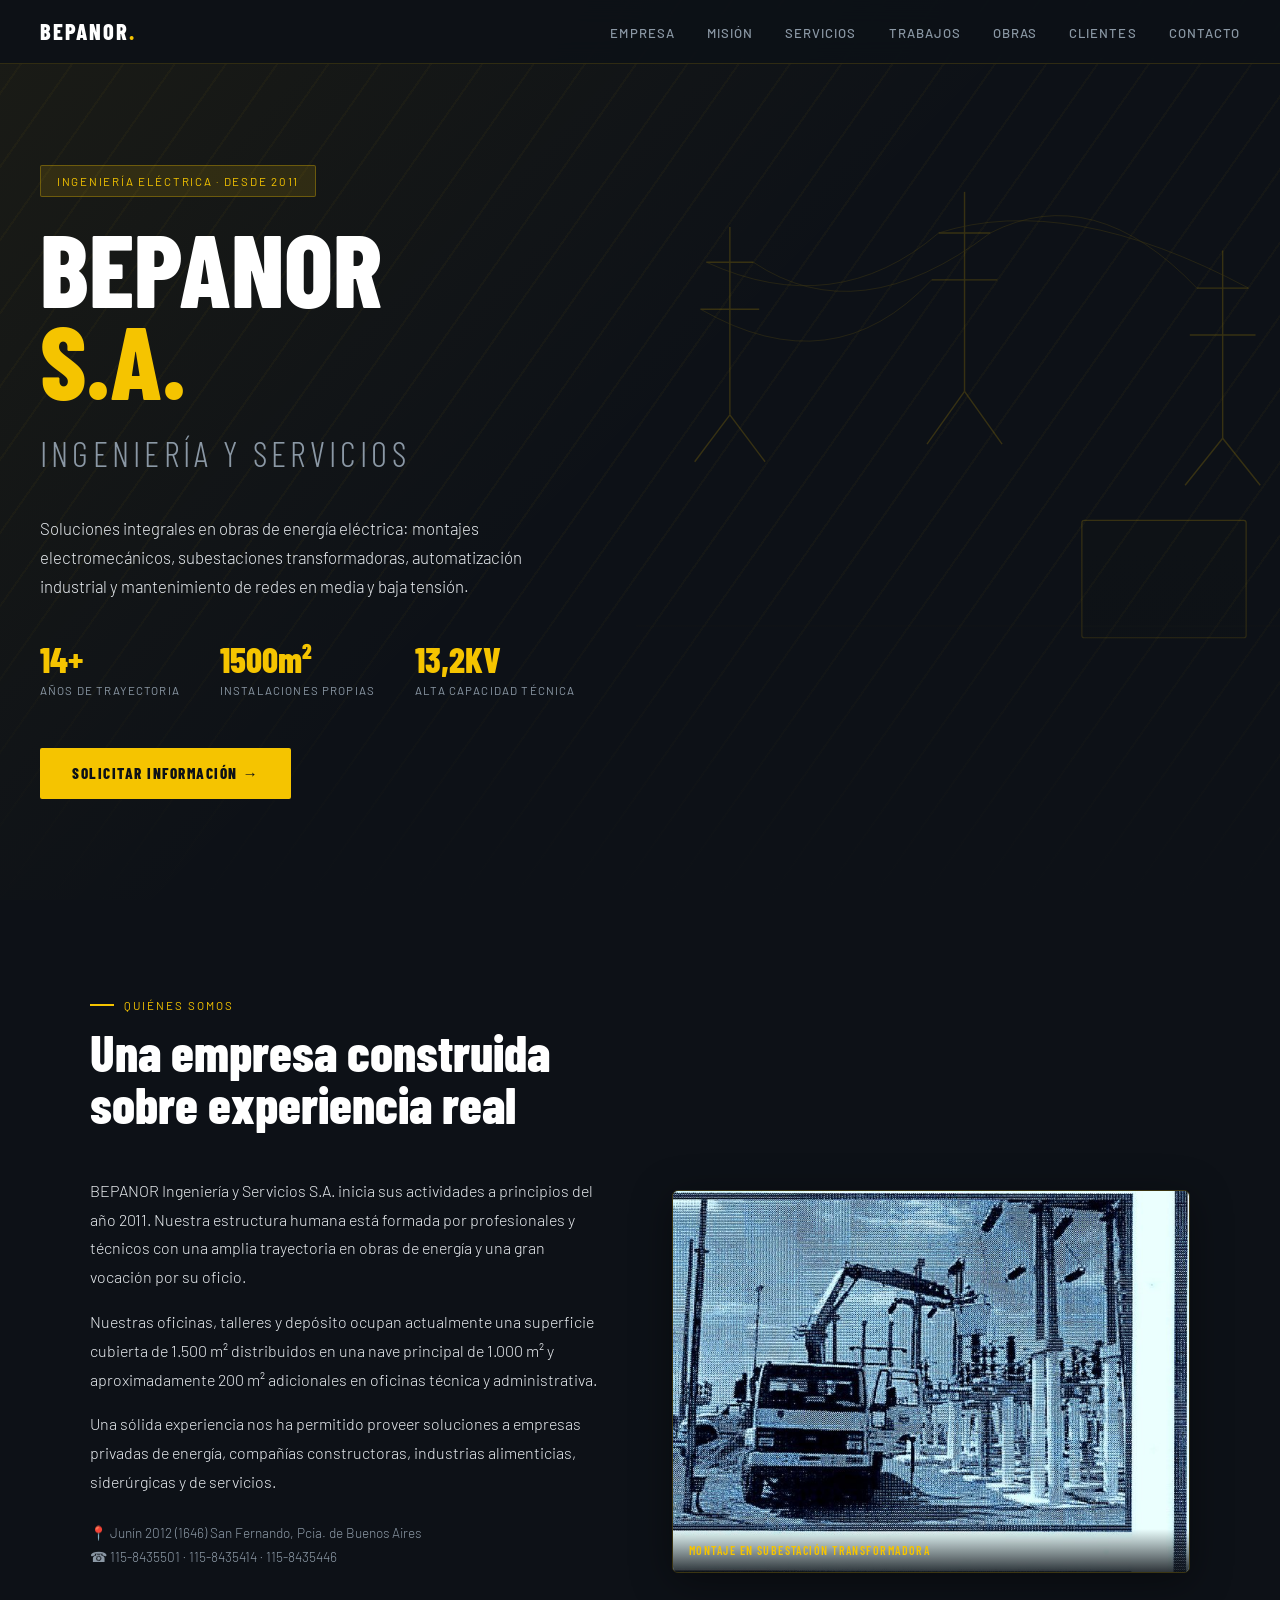
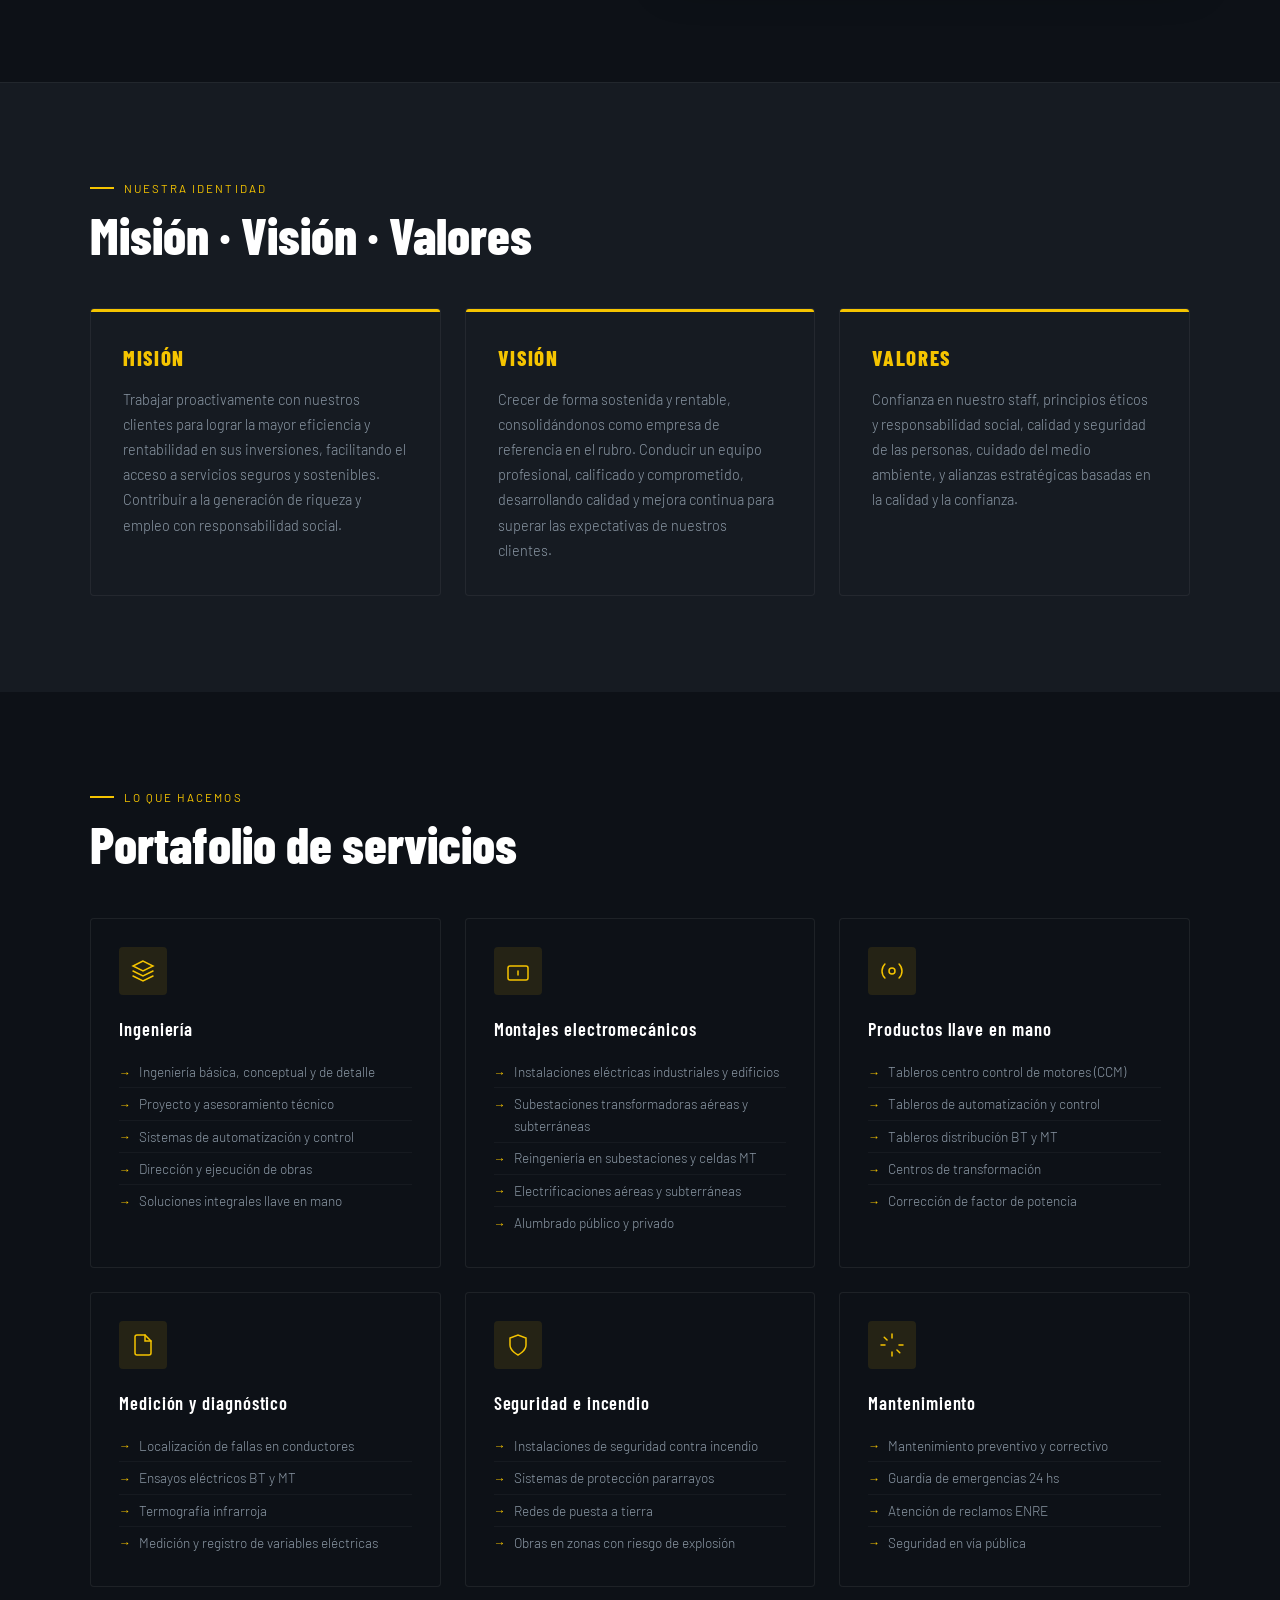
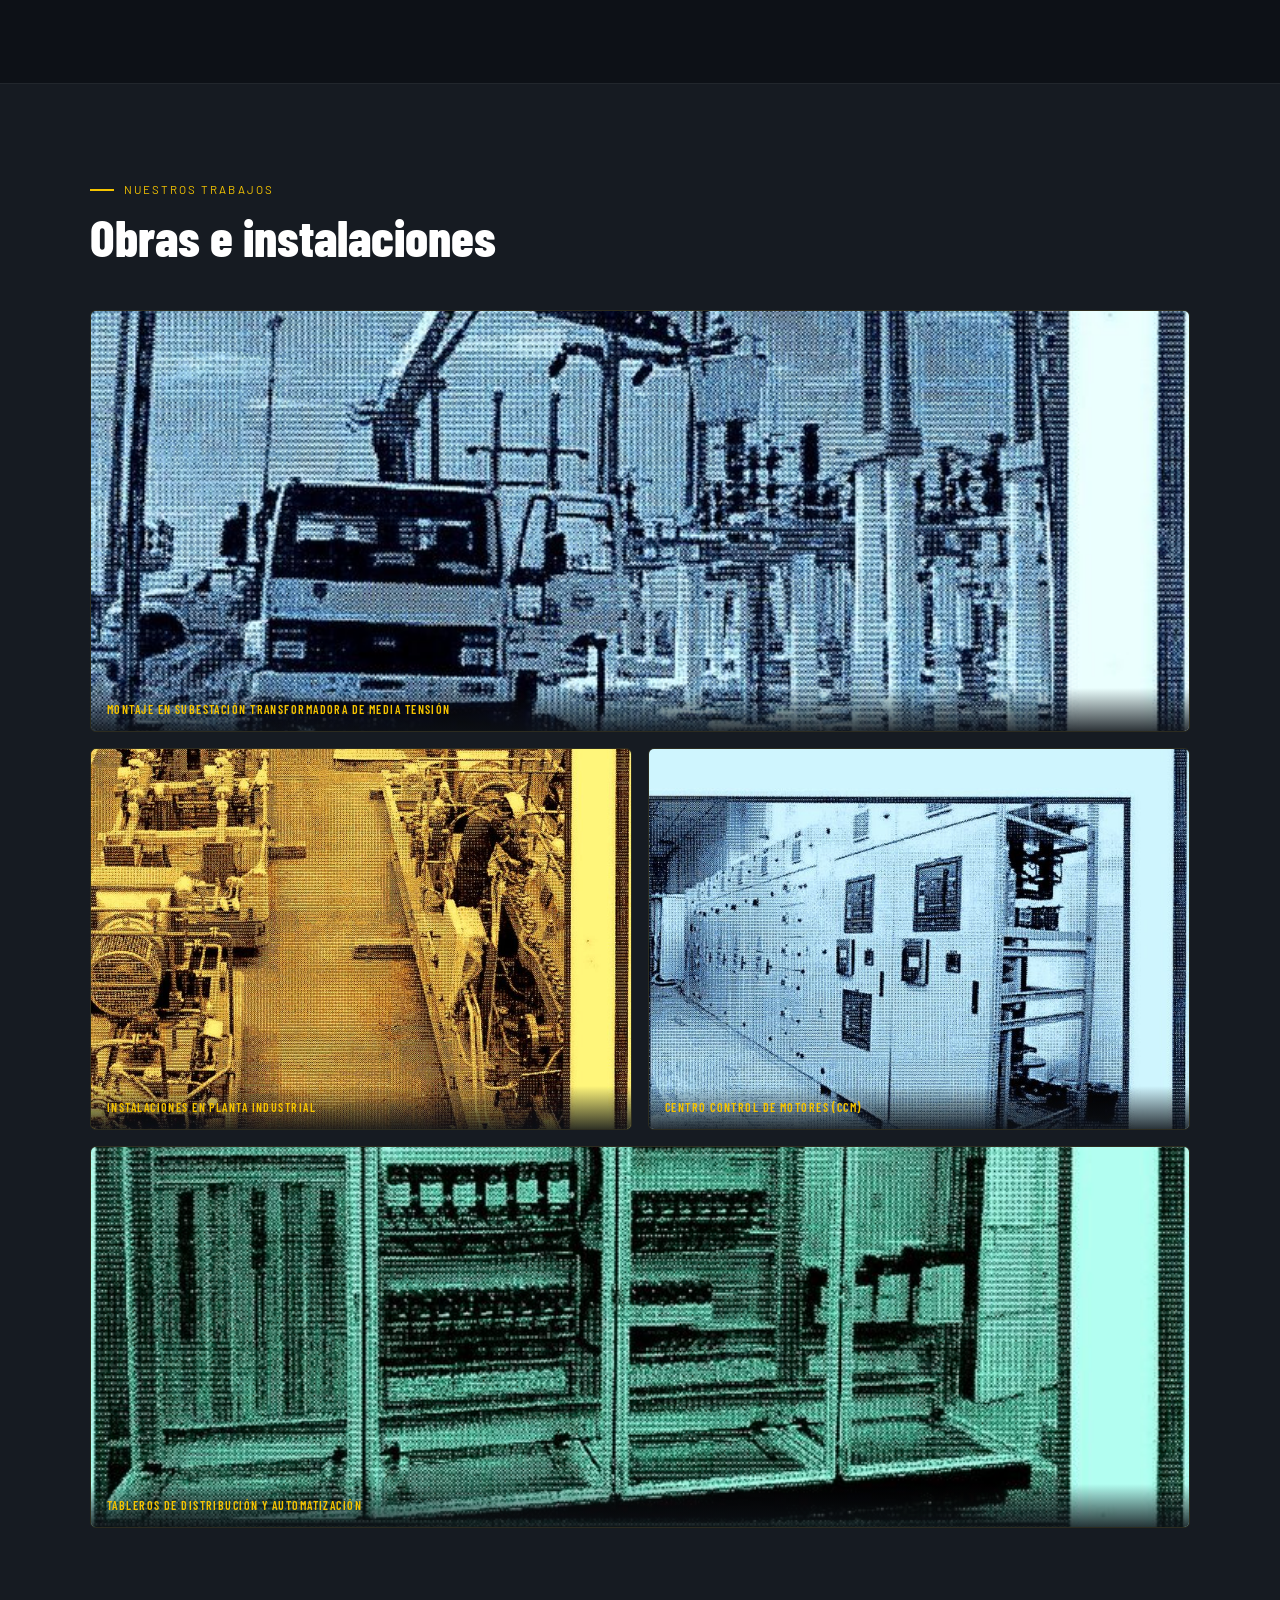
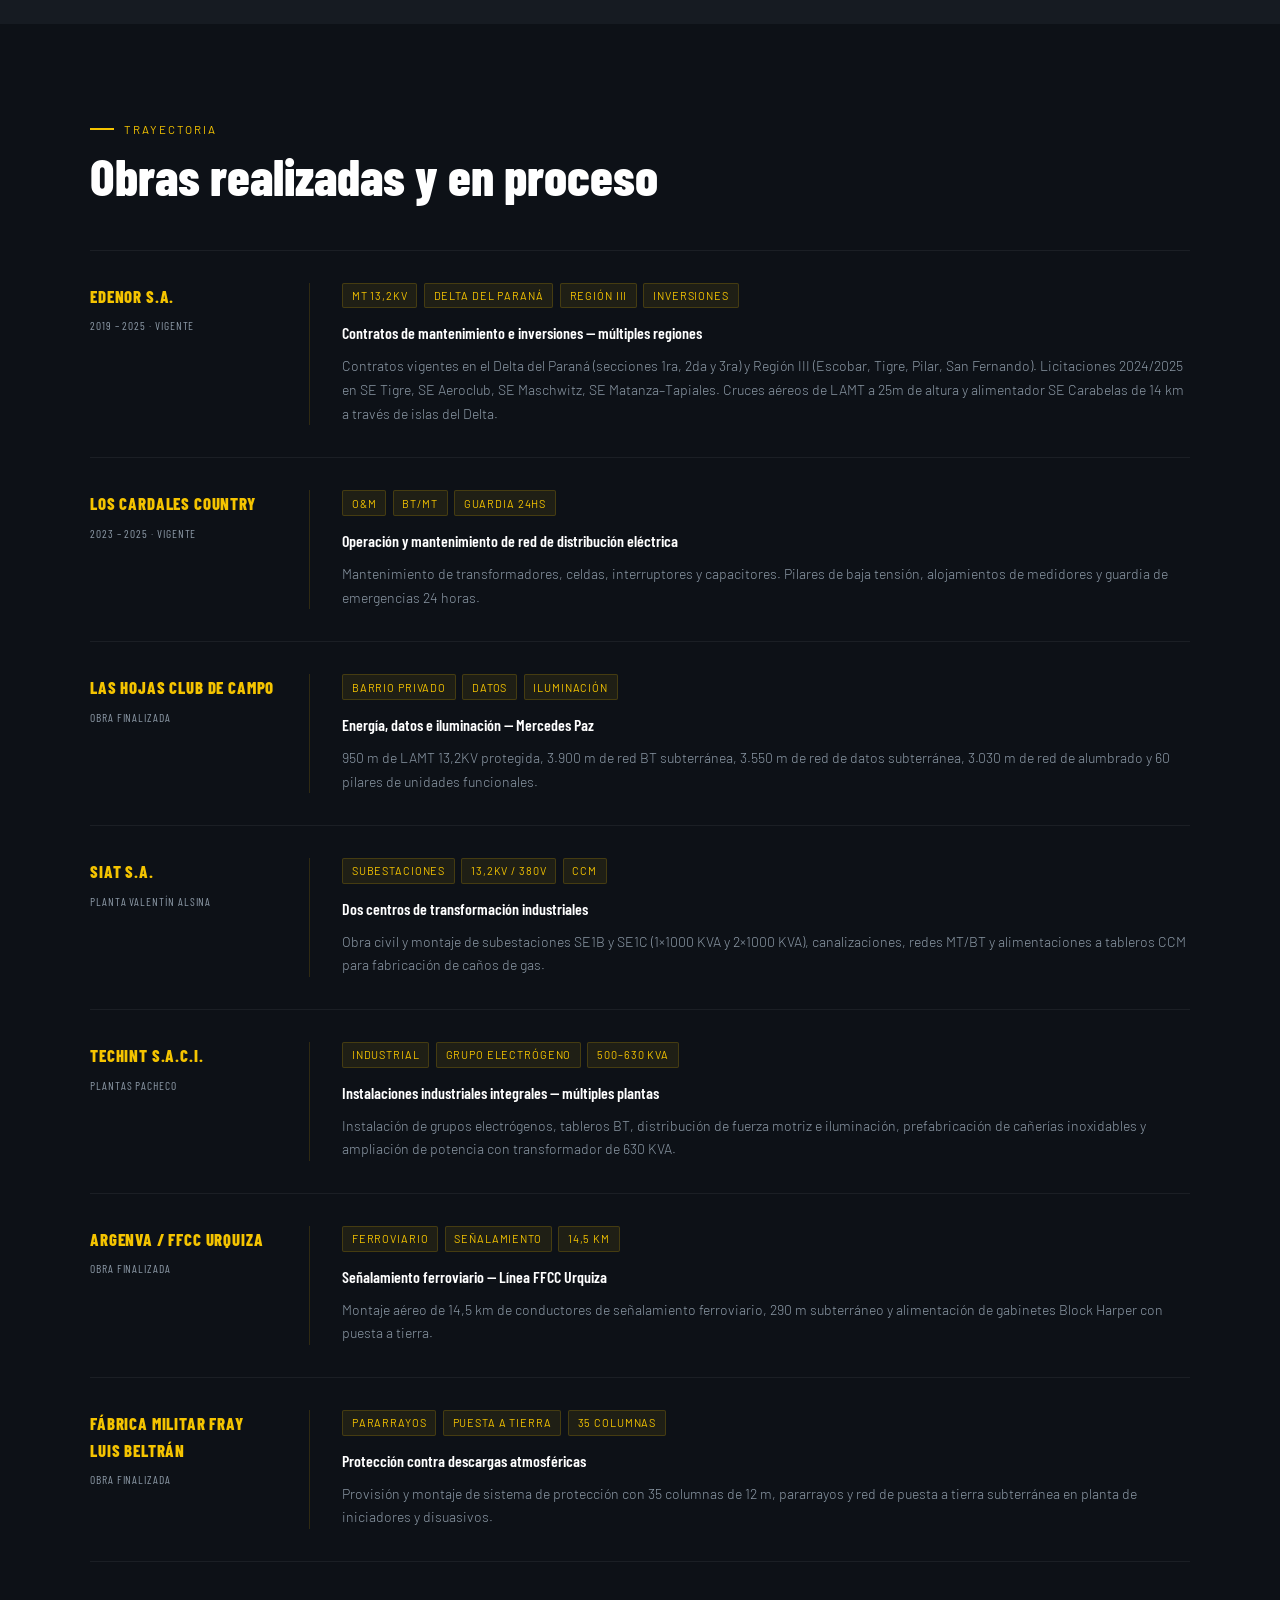
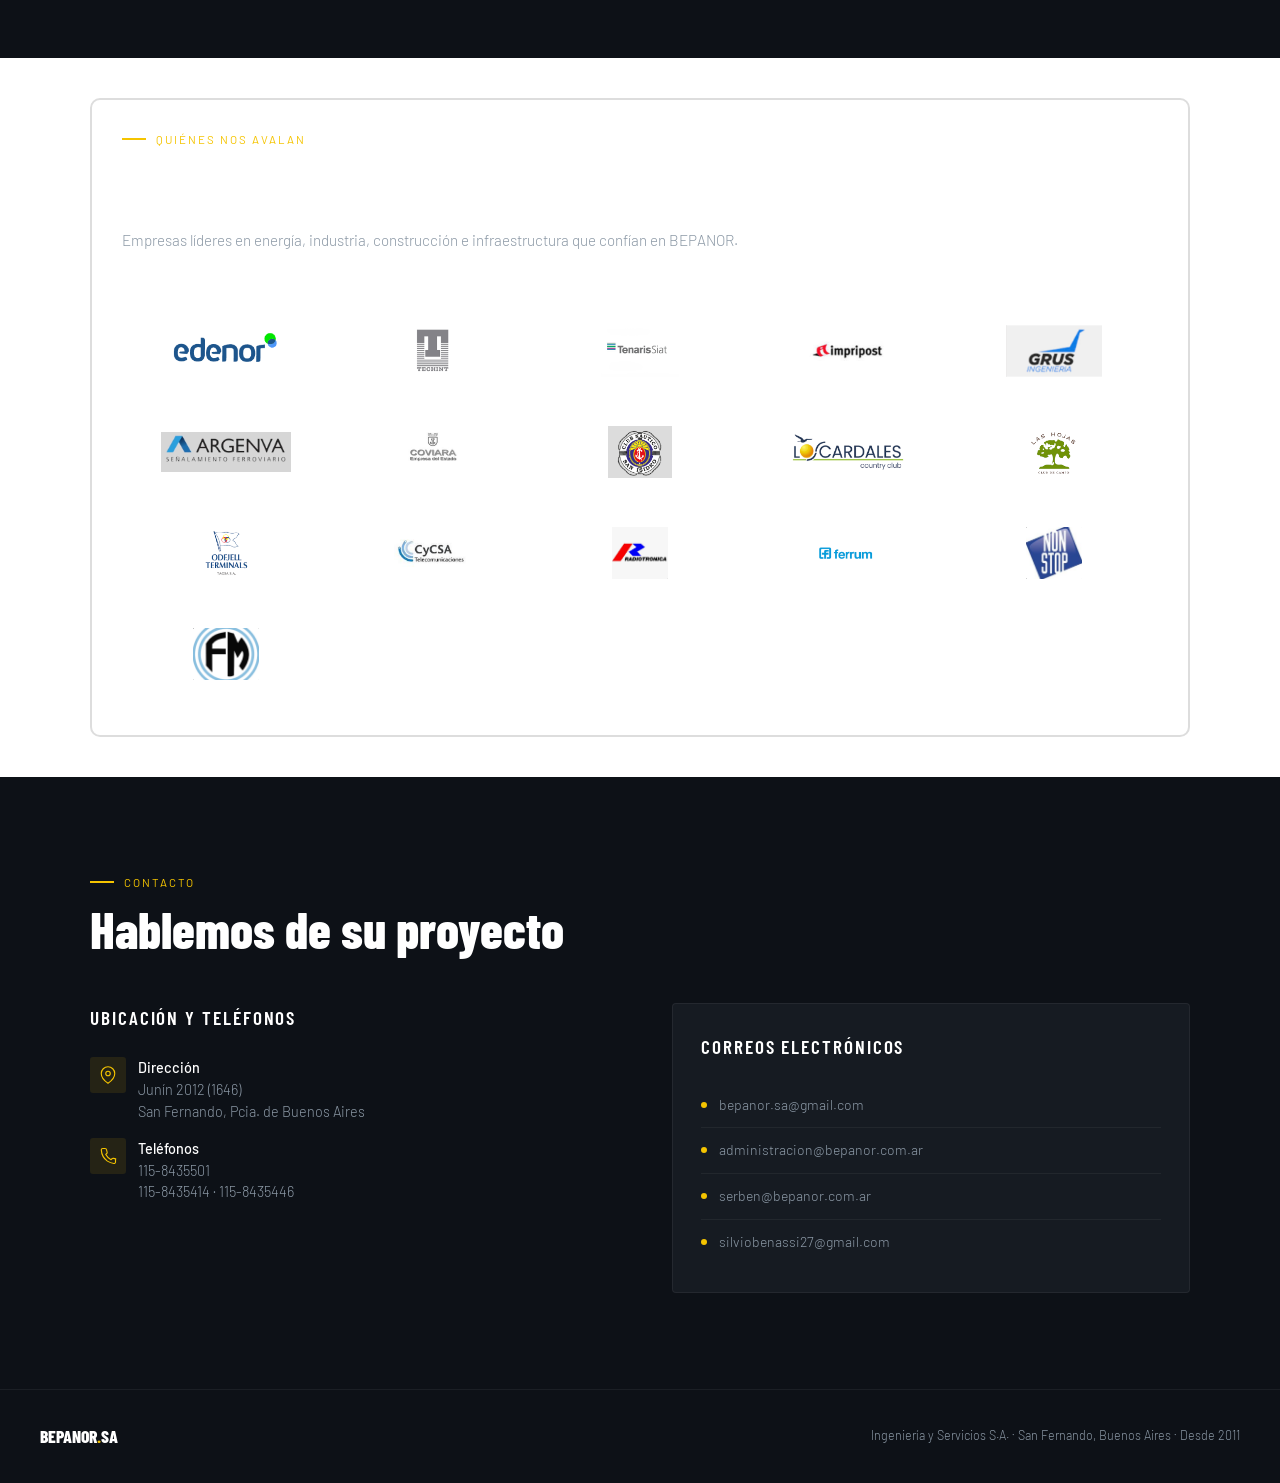
==== commit 761db323: "Rename Index.html to index.html" ====
--- a/index.html
+++ b/index.html
@@ -1,3 +1,5 @@
+<!-- force rebuild -->
+
 <!DOCTYPE html>
 <html lang="es">
 <head>
@@ -5,6 +7,7 @@
 <meta name="viewport" content="width=device-width, initial-scale=1.0">
 <title>BEPANOR S.A. — Ingeniería y Servicios</title>
 <link href="https://fonts.googleapis.com/css2?family=Barlow+Condensed:wght@300;600;800&family=Barlow:wght@300;400;500&display=swap" rel="stylesheet">
+<link rel="stylesheet" href="style.css">
 <style>
   *, *::before, *::after { box-sizing: border-box; margin: 0; padding: 0; }
   :root {
@@ -441,78 +444,133 @@
 </section>
 
 <!-- CLIENTS -->
-<section id="clients" style="background:var(--dark2);border-top:1px solid rgba(255,255,255,0.05);">
+ <!-- style="background:var(--dark2);border-top:1px solid rgba(255,255,255,0.05);"> -->
+<section id="clients">
   <div class="section-inner">
     <div class="section-tag">Quiénes nos avalan</div>
     <h2 class="section-title">Clientes de referencia</h2>
     <p style="font-weight:300;color:var(--steel);margin-top:0.5rem;font-size:0.95rem;">Empresas líderes en energía, industria, construcción e infraestructura que confían en BEPANOR.</p>
     <div class="clients-grid">
 <div class="client-cell">
-        <img src="https://img.logokit.com/edenor.com" alt="Edenor" 
+        <img src="logo edenor.png" alt="Edenor" 
              onerror="this.style.display='none';this.nextElementSibling.style.display='flex';"
              style="max-width:130px;max-height:52px;object-fit:contain;filter:none;">
         <div class="logo-fallback" style="display:none;align-items:center;justify-content:center;width:100%;height:100%;">
           <span class="client-name" style="color:#00A651;">Edenor</span>
         </div></div>
 <div class="client-cell">
-        <img src="https://img.logokit.com/techint.com" alt="Techint" 
+        <img src="Techint.png" alt="Techint" 
              onerror="this.style.display='none';this.nextElementSibling.style.display='flex';"
              style="max-width:130px;max-height:52px;object-fit:contain;filter:none;">
         <div class="logo-fallback" style="display:none;align-items:center;justify-content:center;width:100%;height:100%;">
           <span class="client-name" style="color:#003087;">Techint</span>
         </div></div>
-<div class="client-cell"><span class="client-name" style="color:#C0392B;">SIAT S.A.</span></div>
-<div class="client-cell">
-        <img src="https://img.logokit.com/impripost.com.ar" alt="Impripost" 
+         <div class="client-cell">
+        <img src="Siat.png" alt="SIAT"    
+             onerror="this.style.display='none';this.nextElementSibling.style.display='flex';"
+             style="max-width:130px;max-height:52px;object-fit:contain;filter:none;">
+        <div class="logo-fallback" style="display:none;align-items:center;justify-content:center;width:100%;height:100%;">
+          <span class="client-name" style="color:#16A085;">Siat</span>
+        </div></div>
+<!-- <div class="client-cell"><span class="client-name" style="color:#C0392B;">SIAT S.A.</span></div> -->
+<div class="client-cell">
+        <img src="Impripost.png" alt="Impripost" 
              onerror="this.style.display='none';this.nextElementSibling.style.display='flex';"
              style="max-width:130px;max-height:52px;object-fit:contain;filter:none;">
         <div class="logo-fallback" style="display:none;align-items:center;justify-content:center;width:100%;height:100%;">
           <span class="client-name" style="color:#2980B9;">Impripost</span>
         </div></div>
-<div class="client-cell"><span class="client-name" style="color:#E67E22;">Grus Ingeniería</span></div>
-<div class="client-cell">
-        <img src="https://img.logokit.com/argenva.com.ar" alt="Argenva" 
+         <div class="client-cell">
+        <img src="Grus.png" alt="Grus Ingeniería"    
+             onerror="this.style.display='none';this.nextElementSibling.style.display='flex';"
+             style="max-width:130px;max-height:52px;object-fit:contain;filter:none;">
+        <div class="logo-fallback" style="display:none;align-items:center;justify-content:center;width:100%;height:100%;">
+          <span class="client-name" style="color:#16A085;">Grus</span>
+        </div></div>
+<!-- <div class="client-cell"><span class="client-name" style="color:#E67E22;">Grus Ingeniería</span></div> -->
+<div class="client-cell">
+        <img src="Argenva.png" alt="Argenva" 
              onerror="this.style.display='none';this.nextElementSibling.style.display='flex';"
              style="max-width:130px;max-height:52px;object-fit:contain;filter:none;">
         <div class="logo-fallback" style="display:none;align-items:center;justify-content:center;width:100%;height:100%;">
           <span class="client-name" style="color:#8E44AD;">Argenva</span>
         </div></div>
 <div class="client-cell">
-        <img src="https://img.logokit.com/coviara.com.ar" alt="Coviara" 
+        <img src="Coviara.png" alt="Coviara" 
              onerror="this.style.display='none';this.nextElementSibling.style.display='flex';"
              style="max-width:130px;max-height:52px;object-fit:contain;filter:none;">
         <div class="logo-fallback" style="display:none;align-items:center;justify-content:center;width:100%;height:100%;">
           <span class="client-name" style="color:#16A085;">Coviara</span>
         </div></div>
-<div class="client-cell"><span class="client-name" style="color:#2471A3;">Club Náutico<br>San Isidro</span></div>
+        <div class="client-cell">
+        <img src="nautico_si.png" alt="Club Náutico San Isidro"    
+             onerror="this.style.display='none';this.nextElementSibling.style.display='flex';"
+             style="max-width:130px;max-height:52px;object-fit:contain;filter:none;">
+        <div class="logo-fallback" style="display:none;align-items:center;justify-content:center;width:100%;height:100%;">
+          <span class="client-name" style="color:#16A085;">Club Náutico<br>San Isidro</span>
+        </div></div>
+         <div class="client-cell">
+        <img src="Los_cardales.png" alt="Los Cardales"    
+             onerror="this.style.display='none';this.nextElementSibling.style.display='flex';"
+             style="max-width:130px;max-height:52px;object-fit:contain;filter:none;">
+        <div class="logo-fallback" style="display:none;align-items:center;justify-content:center;width:100%;height:100%;">
+          <span class="client-name" style="color:#16A085;">Los Cardales</span>
+        </div></div>
+         <div class="client-cell">
+        <img src="Las hojas.png" alt="Las Hojas"    
+             onerror="this.style.display='none';this.nextElementSibling.style.display='flex';"
+             style="max-width:130px;max-height:52px;object-fit:contain;filter:none;">
+        <div class="logo-fallback" style="display:none;align-items:center;justify-content:center;width:100%;height:100%;">
+          <span class="client-name" style="color:#16A085;">Las Hojas</span>
+        </div></div>
+<!-- <div class="client-cell"><span class="client-name" style="color:#2471A3;">Club Náutico<br>San Isidro</span></div>
 <div class="client-cell"><span class="client-name" style="color:#1E8449;">Los Cardales<br>Country Club</span></div>
-<div class="client-cell"><span class="client-name" style="color:#117A65;">Las Hojas<br>Club de Campo</span></div>
-<div class="client-cell">
-        <img src="https://img.logokit.com/odfjell.com" alt="Odfjell
-Terminals" 
+<div class="client-cell"><span class="client-name" style="color:#117A65;">Las Hojas<br>Club de Campo</span></div> -->
+<div class="client-cell">
+        <img src="odfjell.png" alt="Odfjell Terminals" 
              onerror="this.style.display='none';this.nextElementSibling.style.display='flex';"
              style="max-width:130px;max-height:52px;object-fit:contain;filter:none;">
         <div class="logo-fallback" style="display:none;align-items:center;justify-content:center;width:100%;height:100%;">
           <span class="client-name" style="color:#922B21;">Odfjell<br>Terminals</span>
         </div></div>
-<div class="client-cell"><span class="client-name" style="color:#1A5276;">CyCSA<br>Telecomunicaciones</span></div>
-<div class="client-cell"><span class="client-name" style="color:#6C3483;">Radiotronica</span></div>
-<div class="client-cell">
-        <img src="https://img.logokit.com/ferrum.com.ar" alt="Ferrum" 
+         <div class="client-cell">
+        <img src="cycsa.png" alt="CyCSA"    
+             onerror="this.style.display='none';this.nextElementSibling.style.display='flex';"
+             style="max-width:130px;max-height:52px;object-fit:contain;filter:none;">
+        <div class="logo-fallback" style="display:none;align-items:center;justify-content:center;width:100%;height:100%;">
+          <span class="client-name" style="color:#16A085;">CyCSA</span>
+        </div></div>
+         <div class="client-cell">
+        <img src="Radiotronica.png" alt="Radiotronica"    
+             onerror="this.style.display='none';this.nextElementSibling.style.display='flex';"
+             style="max-width:130px;max-height:52px;object-fit:contain;filter:none;">
+        <div class="logo-fallback" style="display:none;align-items:center;justify-content:center;width:100%;height:100%;">
+          <span class="client-name" style="color:#16A085;">Radiotronica</span>
+        </div></div>
+<!-- <div class="client-cell"><span class="client-name" style="color:#1A5276;">CyCSA<br>Telecomunicaciones</span></div> -->
+<!-- <div class="client-cell"><span class="client-name" style="color:#6C3483;">Radiotronica</span></div> -->
+<div class="client-cell">
+        <img src="Ferrum.png" alt="Ferrum" 
              onerror="this.style.display='none';this.nextElementSibling.style.display='flex';"
              style="max-width:130px;max-height:52px;object-fit:contain;filter:none;">
         <div class="logo-fallback" style="display:none;align-items:center;justify-content:center;width:100%;height:100%;">
           <span class="client-name" style="color:#B7950B;">Ferrum</span>
         </div></div>
 <div class="client-cell">
-        <img src="https://img.logokit.com/nonstopdigital.com.ar" alt="NonStop
-Digital" 
+        <img src="Nonstop.png" alt="NonStop Digital" 
              onerror="this.style.display='none';this.nextElementSibling.style.display='flex';"
              style="max-width:130px;max-height:52px;object-fit:contain;filter:none;">
         <div class="logo-fallback" style="display:none;align-items:center;justify-content:center;width:100%;height:100%;">
           <span class="client-name" style="color:#212F3D;">NonStop<br>Digital</span>
         </div></div>
-<div class="client-cell"><span class="client-name" style="color:#4A235A;">Fábrica Militar<br>Fray Luis Beltrán</span></div>
+         <div class="client-cell">
+        <img src="FLB.png" alt="Fábrica Militar Fray Luis Beltrán"    " 
+             onerror="this.style.display='none';this.nextElementSibling.style.display='flex';"
+             style="max-width:130px;max-height:52px;object-fit:contain;filter:none;">
+        <div class="logo-fallback" style="display:none;align-items:center;justify-content:center;width:100%;height:100%;">
+          <span class="client-name" style="color:#16A085;">Fábrica Militar<br>Fray Luis Beltrán</span>
+        </div></div>
+<!-- <div class="client-cell"><span class="client-name" style="color:#4A235A;">Fábrica Militar<br>Fray Luis Beltrán</span></div> -->
     </div>
   </div>
 </section>
--- a/style.css
+++ b/style.css
@@ -0,0 +1,28 @@
+/* Sección completa en fondo blanco */
+#clients {
+  background: #fff;
+  padding: 40px 0;
+}
+
+/* Placa blanca con borde gris */
+#clients .section-inner {
+  background: #fff;
+  padding: 30px;
+  border: 2px solid #ddd;
+  border-radius: 10px;
+}
+
+/* Grilla blanca */
+.clients-grid {
+  background: #fff;
+}
+
+/* Cada celda blanca */
+.client-cell {
+  background: #fff;
+}
+#clients .clients-grid,
+#clients .client-cell,
+#clients .client-cell * {
+  background: #fff !important;
+}
